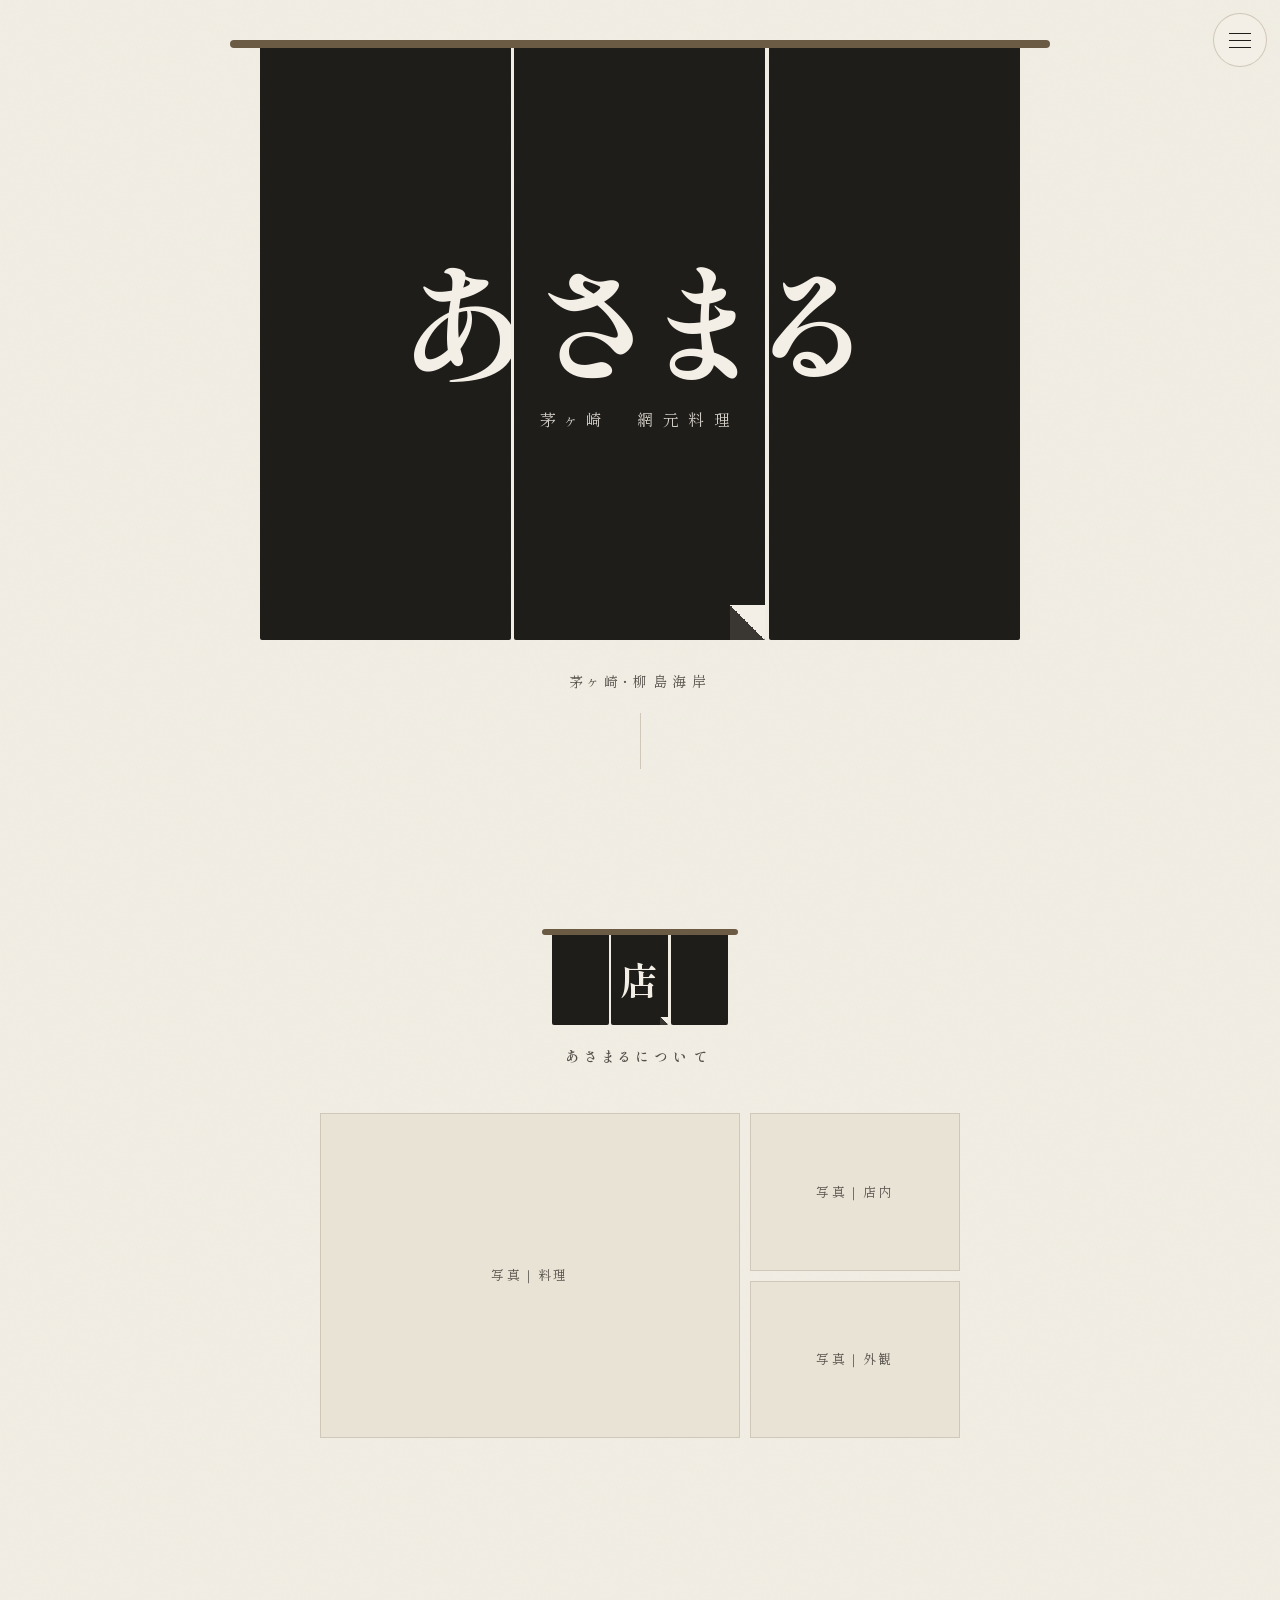
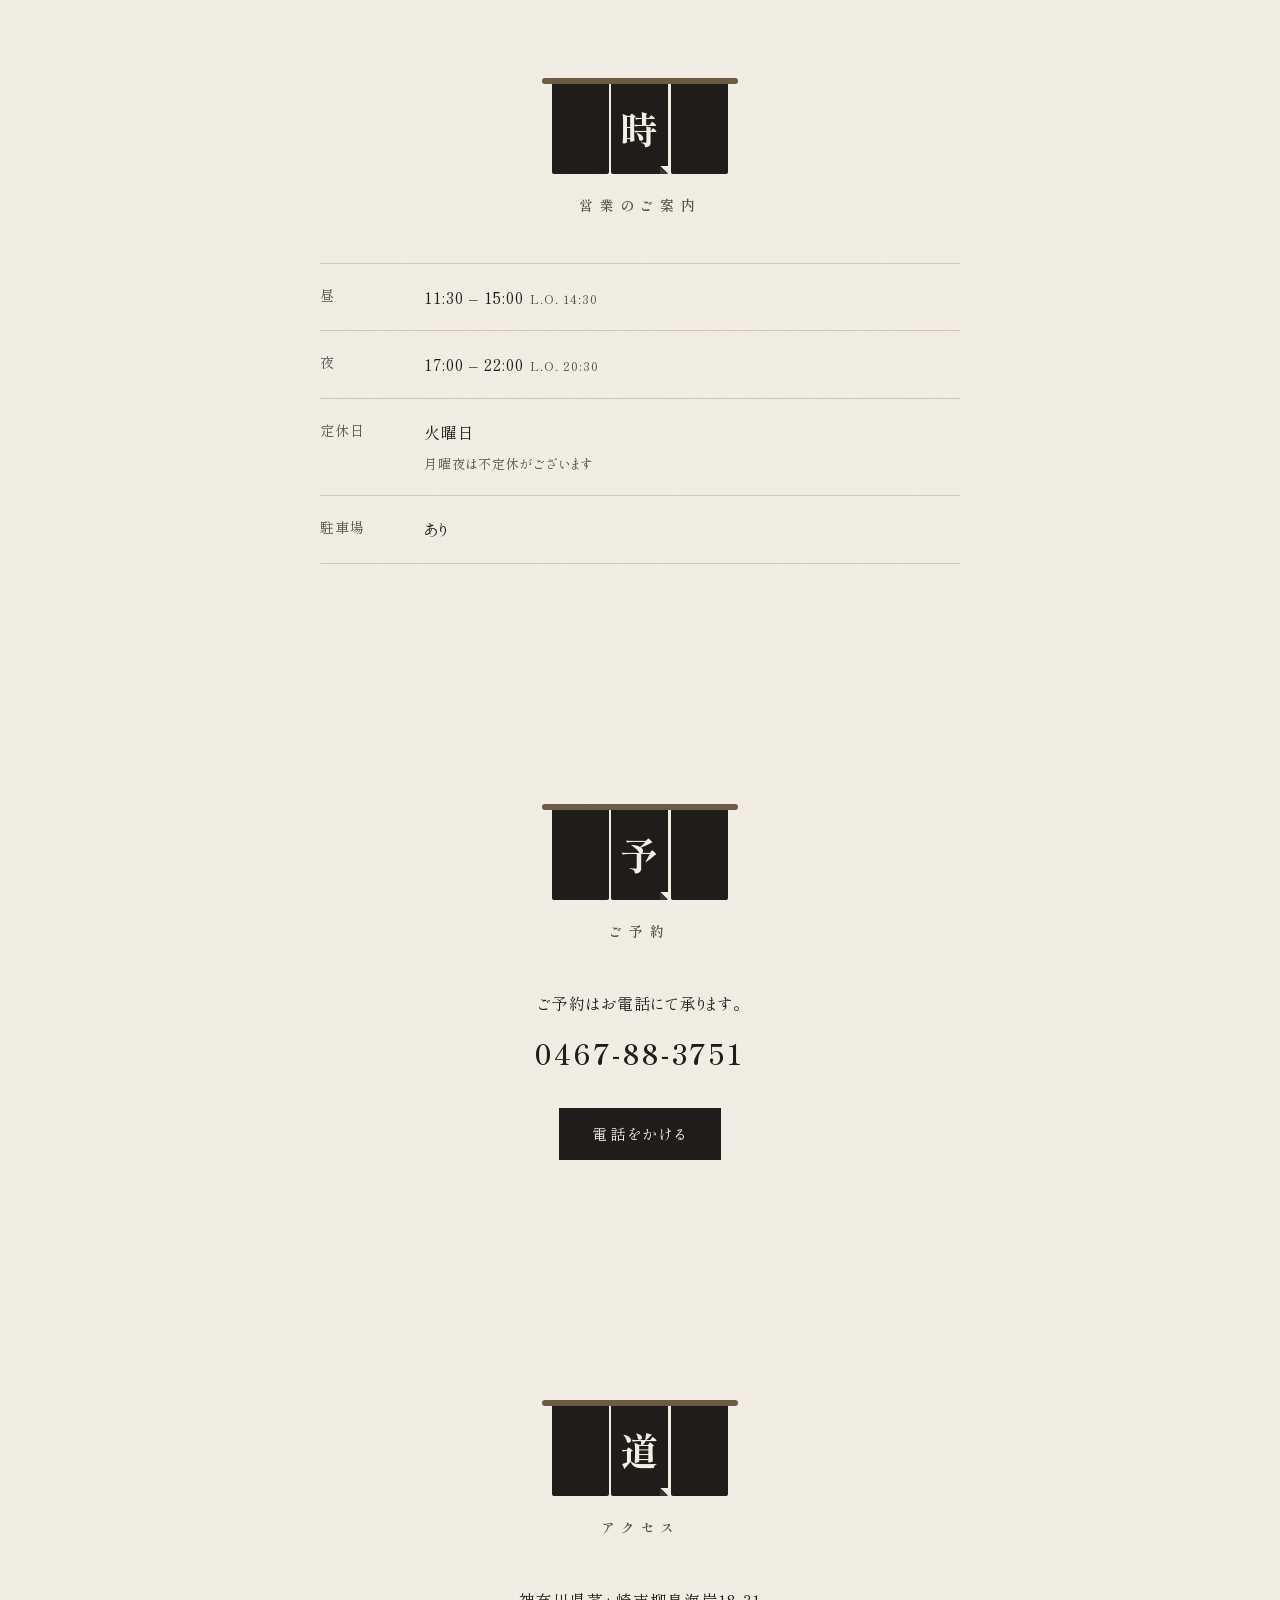
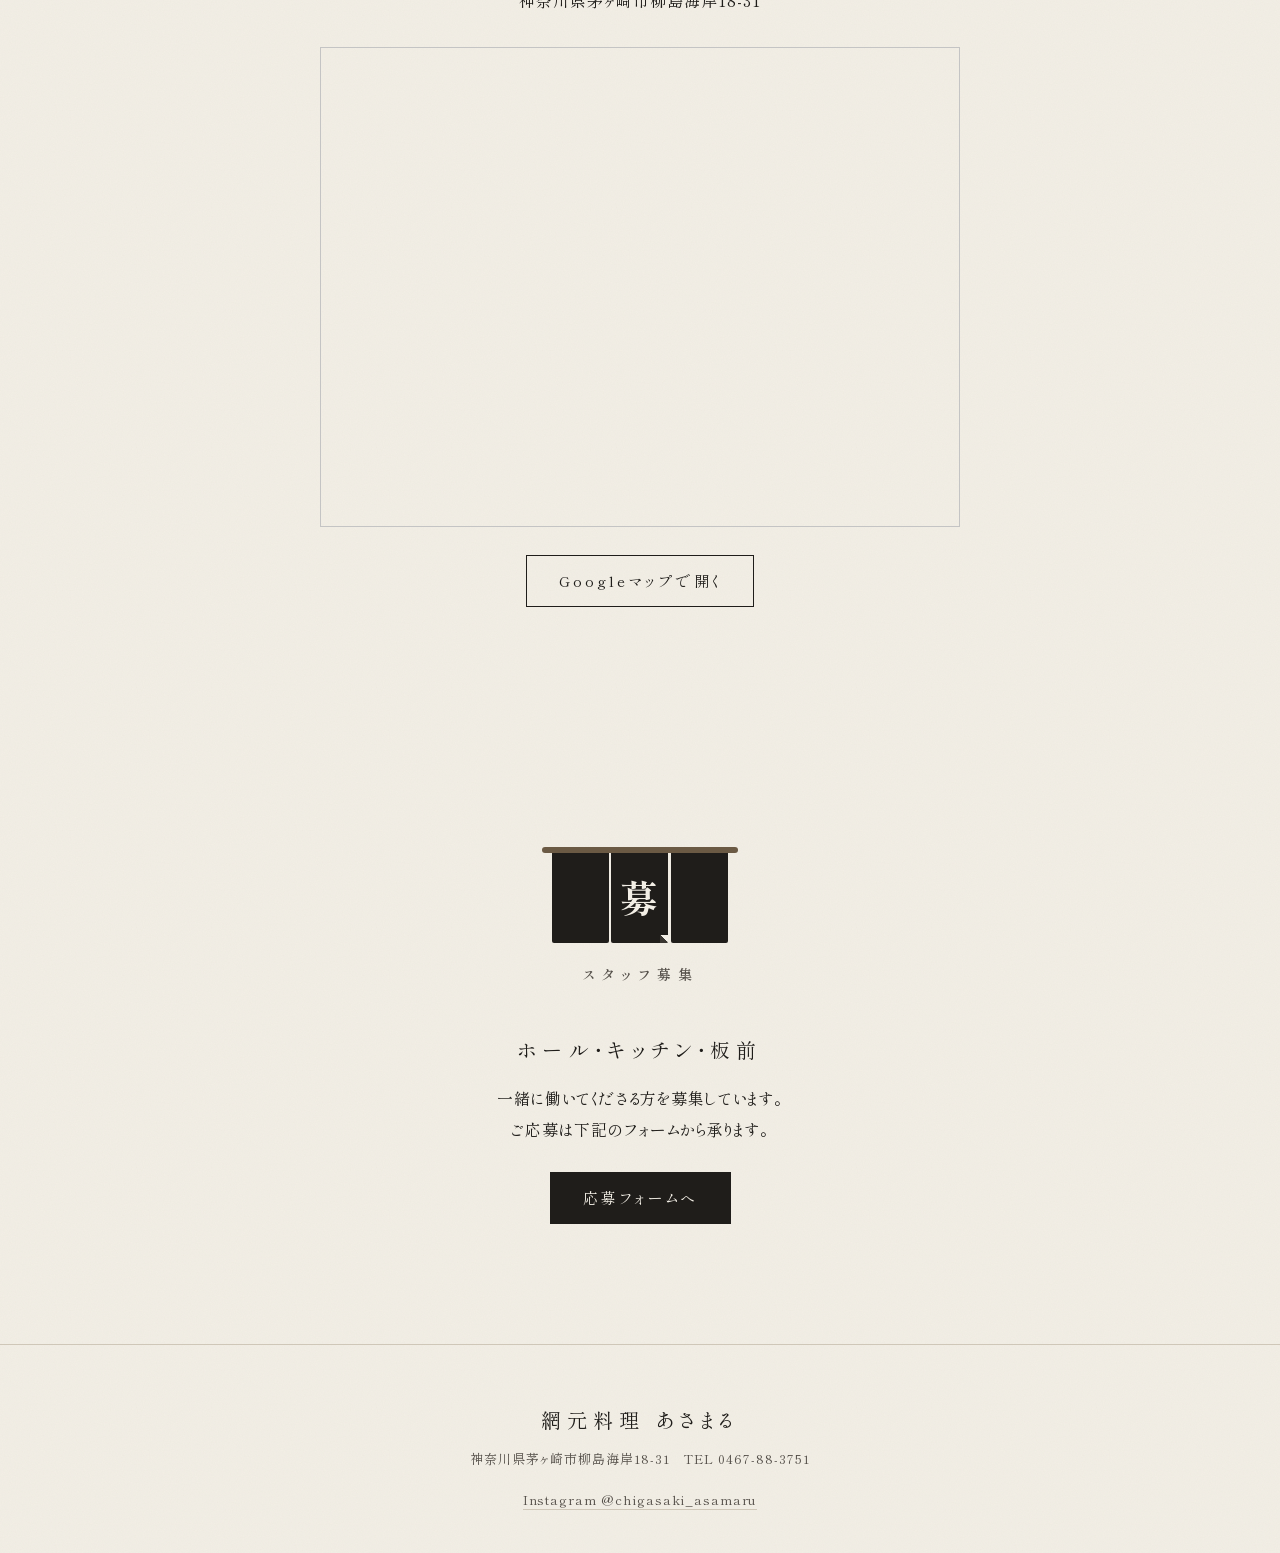
==== index.html @ 919993b7 "あさまる 1ページサイト初版（のれん構成・写真枠つき） Co-Authored-By: Claude Opus 5.5 <noreply@anthropic.com> Claude-Session: " ====
<!doctype html>
<html lang="ja">
<head>
<meta charset="utf-8">
<meta name="viewport" content="width=device-width, initial-scale=1">
<title>網元料理 あさまる｜茅ヶ崎・柳島海岸</title>
<meta name="description" content="茅ヶ崎・柳島海岸の網元料理 あさまる。営業時間・アクセス・ご予約（お電話）のご案内。">
<link rel="preconnect" href="https://fonts.googleapis.com">
<link rel="preconnect" href="https://fonts.gstatic.com" crossorigin>
<link href="https://fonts.googleapis.com/css2?family=Shippori+Mincho:wght@400;600;700&display=swap" rel="stylesheet">
<style>
  :root {
    --paper: #f3efe6;
    --paper-deep: #e9e3d6;
    --ink: #1f1d1a;
    --ink-soft: #55504a;
    --line: #cfc7b8;
    --rod: #6b5a44;
    --gutter: 20px;
  }
  * { box-sizing: border-box; margin: 0; padding: 0; }
  html { scroll-behavior: smooth; }
  body {
    font-family: "Shippori Mincho", "Hiragino Mincho ProN", "Yu Mincho", serif;
    color: var(--ink);
    background-color: var(--paper);
    /* 和紙の繊維感（SVGノイズ） */
    background-image: url("data:image/svg+xml,%3Csvg xmlns='http://www.w3.org/2000/svg' width='240' height='240'%3E%3Cfilter id='n'%3E%3CfeTurbulence type='fractalNoise' baseFrequency='.85' numOctaves='3' stitchTiles='stitch'/%3E%3CfeColorMatrix values='0 0 0 0 0.35 0 0 0 0 0.31 0 0 0 0 0.25 0 0 0 .06 0'/%3E%3C/filter%3E%3Crect width='100%25' height='100%25' filter='url(%23n)'/%3E%3C/svg%3E");
    line-height: 1.9;
    letter-spacing: .06em;
    font-feature-settings: "palt";
    -webkit-font-smoothing: antialiased;
    padding-bottom: 60px; /* スマホ下部バー分 */
  }
  a { color: inherit; }
  img { display: block; max-width: 100%; }

  /* ---------- のれん（共通） ---------- */
  .noren { display: flex; flex-direction: column; align-items: center; }
  .noren-rod { height: 8px; border-radius: 4px; background: var(--rod); position: relative; z-index: 2; }
  .noren-cloth {
    position: relative; overflow: hidden; /* 竿の上には出さない */
    display: grid; grid-template-columns: repeat(3, 1fr); gap: 3px;
    margin-top: -2px;
  }
  .noren-panel {
    position: relative; overflow: hidden;
    background: var(--ink);
    transform-origin: 50% 0;
    border-radius: 0 0 2px 2px;
  }
  /* 真ん中の1枚の裾が少しめくれる */
  .noren-panel:nth-child(2)::after {
    content: ""; position: absolute; right: 0; bottom: 0;
    width: 14%; aspect-ratio: 1;
    background: linear-gradient(225deg, var(--paper) 50%, #3a3631 50%);
  }
  /* 3枚に分かれても1つの文字に見えるよう、同じ中身を位置をずらして描く */
  .noren-mark {
    position: absolute; top: 0; height: 100%; width: calc(300% + 6px);
    left: calc(var(--i) * (-100% - 3px));
    display: flex; flex-direction: column; align-items: center; justify-content: center;
    color: var(--paper);
  }
  .noren-panel:nth-child(1) .noren-mark { --i: 0; }
  .noren-panel:nth-child(2) .noren-mark { --i: 1; }
  .noren-panel:nth-child(3) .noren-mark { --i: 2; }
  .noren-mark img { max-width: 64%; max-height: 70%; }

  /* ---------- トップ：大きなのれん（写真のFVは置かない） ---------- */
  .top { padding: 28px var(--gutter) 40px; }
  .top .noren-rod { width: min(96vw, 820px); }
  .top .noren-cloth { width: min(90vw, 760px); height: min(66svh, 600px); }
  .top .wordmark { font-size: clamp(52px, 15vw, 132px); font-weight: 700; letter-spacing: .12em; line-height: 1; white-space: nowrap; }
  .top .sub { margin-top: 20px; font-size: clamp(12px, 2.4vw, 16px); letter-spacing: .6em; opacity: .85; white-space: nowrap; }
  .top .place { margin-top: 28px; text-align: center; font-size: 14px; letter-spacing: .4em; color: var(--ink-soft); }
  .scroll-cue { display: block; width: 1px; height: 56px; margin: 18px auto 0; background: var(--line); position: relative; overflow: hidden; }
  .scroll-cue::after { content: ""; position: absolute; left: 0; top: -40%; width: 1px; height: 40%; background: var(--ink); animation: cue 2.2s ease-in-out infinite; }
  @keyframes cue { to { top: 100%; } }

  /* 掛かる → 揺れて落ち着く */
  .top .noren-panel { animation: hang 1.6s cubic-bezier(.3,.7,.3,1) both; }
  .top .noren-panel:nth-child(2) { animation-delay: .12s; }
  .top .noren-panel:nth-child(3) { animation-delay: .24s; }
  @keyframes hang {
    0%   { transform: translateY(-102%); }
    55%  { transform: translateY(0) skewX(2.2deg); }
    75%  { transform: skewX(-1.2deg); }
    90%  { transform: skewX(.5deg); }
    100% { transform: none; }
  }

  /* ---------- セクションの区切り：小さなのれん ---------- */
  section { padding: 88px var(--gutter); }
  [id] { scroll-margin-top: 16px; }
  .wrap { max-width: 640px; margin: 0 auto; }
  .sec-head { margin-bottom: 44px; }
  .sec-head .noren-rod { width: 196px; height: 6px; }
  .sec-head .noren-cloth { width: 176px; height: 92px; gap: 2px; }
  .sec-head .noren-mark { width: calc(300% + 4px); left: calc(var(--i) * (-100% - 2px)); font-size: 38px; font-weight: 700; line-height: 1; }
  .sec-head h2 { margin-top: 18px; font-size: 14px; font-weight: 600; letter-spacing: .5em; color: var(--ink-soft); text-align: center; }
  .sec-head.swing .noren-panel { animation: swing 1.4s ease-out both; }
  .sec-head.swing .noren-panel:nth-child(2) { animation-delay: .08s; }
  .sec-head.swing .noren-panel:nth-child(3) { animation-delay: .16s; }
  @keyframes swing { 0% { transform: skewX(0); } 25% { transform: skewX(4deg); } 55% { transform: skewX(-2deg); } 80% { transform: skewX(.8deg); } 100% { transform: none; } }

  @media (prefers-reduced-motion: reduce) {
    .top .noren-panel, .sec-head.swing .noren-panel, .scroll-cue::after { animation: none; }
  }

  /* ---------- 中身 ---------- */
  .photo {
    position: relative; background: var(--paper-deep); border: 1px solid var(--line); overflow: hidden;
  }
  .photo img { width: 100%; height: 100%; object-fit: cover; }
  .photo[data-slot]::after {
    content: attr(data-slot); position: absolute; inset: 0;
    display: grid; place-items: center; font-size: 13px; color: var(--ink-soft); letter-spacing: .2em;
  }
  .photo:has(img)::after { content: none; }
  .gallery { display: grid; gap: 10px; grid-template-columns: 1fr 1fr; }
  .gallery .photo { aspect-ratio: 4 / 5; }
  .gallery .photo.wide { grid-column: 1 / -1; aspect-ratio: 3 / 2; }

  dl.info { display: grid; grid-template-columns: 6.5em 1fr; border-top: 1px solid var(--line); }
  dl.info dt, dl.info dd { padding: 18px 0; border-bottom: 1px solid var(--line); }
  dl.info dt { color: var(--ink-soft); font-size: 14px; }
  dl.info dd { font-size: 16px; }
  .lo { font-size: 13px; color: var(--ink-soft); margin-left: .5em; white-space: nowrap; }
  .note { font-size: 13px; color: var(--ink-soft); }
  .center { text-align: center; }
  .tel-num { font-size: 28px; letter-spacing: .1em; font-weight: 600; margin-top: 8px; }

  .btn {
    display: inline-flex; align-items: center; justify-content: center;
    min-height: 52px; padding: 0 32px;
    border: 1px solid var(--ink); text-decoration: none;
    font-size: 15px; letter-spacing: .2em;
    transition: background .2s, color .2s;
  }
  .btn:hover { background: var(--ink); color: var(--paper); }
  .btn.solid { background: var(--ink); color: var(--paper); }
  .btn.solid:hover { background: transparent; color: var(--ink); }
  .actions { display: flex; flex-wrap: wrap; justify-content: center; gap: 12px; margin-top: 28px; }

  .map { margin-top: 32px; aspect-ratio: 4 / 3; border: 1px solid var(--line); filter: grayscale(1) contrast(.95); }
  .map iframe { width: 100%; height: 100%; border: 0; display: block; }

  .recruit-roles { font-size: 20px; letter-spacing: .3em; margin-bottom: 14px; }

  footer {
    padding: 56px var(--gutter) 40px; text-align: center;
    border-top: 1px solid var(--line); font-size: 13px; color: var(--ink-soft);
  }
  footer .name { font-size: 20px; color: var(--ink); letter-spacing: .3em; margin-bottom: 8px; }
  footer a { text-decoration: none; border-bottom: 1px solid var(--line); }

  /* ---------- ハンバーガー ---------- */
  .menu-btn {
    position: fixed; top: 14px; right: 14px; z-index: 60;
    width: 52px; height: 52px; border: 0; background: var(--paper);
    border-radius: 50%; cursor: pointer;
    display: grid; place-items: center;
    box-shadow: 0 0 0 1px var(--line);
  }
  .menu-btn span, .menu-btn span::before, .menu-btn span::after {
    display: block; width: 22px; height: 1px; background: var(--ink); position: relative;
    transition: transform .3s, background .3s;
  }
  .menu-btn span::before, .menu-btn span::after { content: ""; position: absolute; left: 0; }
  .menu-btn span::before { top: -7px; }
  .menu-btn span::after { top: 7px; }
  .menu-open .menu-btn span { background: transparent; }
  .menu-open .menu-btn span::before { transform: translateY(7px) rotate(45deg); }
  .menu-open .menu-btn span::after { transform: translateY(-7px) rotate(-45deg); }
  .menu {
    position: fixed; inset: 0; z-index: 50;
    background: var(--paper);
    display: grid; place-items: center;
    opacity: 0; visibility: hidden; transition: opacity .35s, visibility .35s;
  }
  .menu-open .menu { opacity: 1; visibility: visible; }
  .menu ul { list-style: none; display: grid; gap: 26px; }
  .menu a { text-decoration: none; display: flex; align-items: baseline; gap: 18px; font-size: 15px; letter-spacing: .3em; }
  .menu a .kanji { font-size: 28px; font-weight: 700; letter-spacing: 0; }
  .menu .menu-tel { margin-top: 18px; padding-top: 26px; border-top: 1px solid var(--line); font-size: 14px; }
  .menu-open { overflow: hidden; }

  /* ---------- スマホ下部の常設バー ---------- */
  .bar {
    position: fixed; left: 0; right: 0; bottom: 0; z-index: 10;
    display: grid; grid-template-columns: 1fr 1fr;
    background: var(--ink); color: var(--paper);
    padding-bottom: env(safe-area-inset-bottom);
  }
  .bar a { display: grid; place-items: center; height: 60px; text-decoration: none; font-size: 14px; letter-spacing: .25em; }
  .bar a + a { border-left: 1px solid #4a4640; }

  @media (min-width: 760px) {
    :root { --gutter: 48px; }
    body { padding-bottom: 0; }
    .bar { display: none; }
    .top { padding-top: 40px; }
    section { padding: 120px var(--gutter); }
    .gallery { grid-template-columns: 2fr 1fr; }
    .gallery .photo.wide { grid-column: 1; grid-row: 1 / 3; aspect-ratio: auto; }
    .gallery .photo { aspect-ratio: 4 / 3; }
  }
</style>
</head>
<body>

<button class="menu-btn" id="menuBtn" aria-label="メニューを開く" aria-expanded="false" aria-controls="menu"><span></span></button>
<nav class="menu" id="menu" aria-label="ページ内メニュー">
  <ul>
    <li><a href="#about"><span class="kanji">店</span>あさまるについて</a></li>
    <li><a href="#info"><span class="kanji">時</span>営業のご案内</a></li>
    <li><a href="#reserve"><span class="kanji">予</span>ご予約</a></li>
    <li><a href="#access"><span class="kanji">道</span>アクセス</a></li>
    <li><a href="#recruit"><span class="kanji">募</span>スタッフ募集</a></li>
    <li class="menu-tel"><a href="tel:0467883751">TEL 0467-88-3751</a></li>
  </ul>
</nav>

<header class="top">
  <div class="noren">
    <div class="noren-rod"></div>
    <div class="noren-cloth">
      <!-- ロゴ画像を使うときは各 .noren-mark の中身を <img src="images/logo-white.png" alt=""> に（1枚目だけ alt="網元料理 あさまる"） -->
      <div class="noren-panel"><div class="noren-mark"><div class="wordmark">あさまる</div><div class="sub">茅ヶ崎　網元料理</div></div></div>
      <div class="noren-panel" aria-hidden="true"><div class="noren-mark"><div class="wordmark">あさまる</div><div class="sub">茅ヶ崎　網元料理</div></div></div>
      <div class="noren-panel" aria-hidden="true"><div class="noren-mark"><div class="wordmark">あさまる</div><div class="sub">茅ヶ崎　網元料理</div></div></div>
    </div>
  </div>
  <p class="place">茅ヶ崎・柳島海岸</p>
  <a class="scroll-cue" href="#about" aria-label="下へ"></a>
</header>

<main>
  <section id="about">
    <div class="wrap">
      <div class="sec-head" data-kanji="店"><h2>あさまるについて</h2></div>
      <div class="gallery">
        <div class="photo wide" data-slot="写真｜料理"></div>
        <div class="photo" data-slot="写真｜店内"></div>
        <div class="photo" data-slot="写真｜外観"></div>
      </div>
    </div>
  </section>

  <section id="info">
    <div class="wrap">
      <div class="sec-head" data-kanji="時"><h2>営業のご案内</h2></div>
      <dl class="info">
        <dt>昼</dt><dd>11:30 – 15:00<span class="lo">L.O. 14:30</span></dd>
        <dt>夜</dt><dd>17:00 – 22:00<span class="lo">L.O. 20:30</span></dd>
        <dt>定休日</dt><dd>火曜日<br><span class="note">月曜夜は不定休がございます</span></dd>
        <dt>駐車場</dt><dd>あり</dd>
      </dl>
    </div>
  </section>

  <section id="reserve">
    <div class="wrap center">
      <div class="sec-head" data-kanji="予"><h2>ご予約</h2></div>
      <p>ご予約はお電話にて承ります。</p>
      <p class="tel-num">0467-88-3751</p>
      <div class="actions">
        <a class="btn solid" href="tel:0467883751">電話をかける</a>
      </div>
    </div>
  </section>

  <section id="access">
    <div class="wrap center">
      <div class="sec-head" data-kanji="道"><h2>アクセス</h2></div>
      <p>神奈川県茅ヶ崎市柳島海岸18-31</p>
      <div class="map">
        <iframe title="あさまるの地図" loading="lazy" referrerpolicy="no-referrer-when-downgrade"
          src="https://www.google.com/maps?q=%E7%A5%9E%E5%A5%88%E5%B7%9D%E7%9C%8C%E8%8C%85%E3%83%B6%E5%B4%8E%E5%B8%82%E6%9F%B3%E5%B3%B6%E6%B5%B7%E5%B2%B818-31&z=16&output=embed"></iframe>
      </div>
      <div class="actions">
        <a class="btn" href="https://www.google.com/maps/search/?api=1&query=%E7%B6%B2%E5%85%83%E6%96%99%E7%90%86%E3%81%82%E3%81%95%E3%81%BE%E3%82%8B%20%E8%8C%85%E3%83%B6%E5%B4%8E%E5%B8%82%E6%9F%B3%E5%B3%B6%E6%B5%B7%E5%B2%B818-31" target="_blank" rel="noopener">Googleマップで開く</a>
      </div>
    </div>
  </section>

  <section id="recruit">
    <div class="wrap center">
      <div class="sec-head" data-kanji="募"><h2>スタッフ募集</h2></div>
      <p class="recruit-roles">ホール・キッチン・板前</p>
      <p>一緒に働いてくださる方を募集しています。<br>ご応募は下記のフォームから承ります。</p>
      <div class="actions">
        <a class="btn solid" href="https://forms.gle/u7CBLc6UZua8pTs69" target="_blank" rel="noopener">応募フォームへ</a>
      </div>
    </div>
  </section>
</main>

<footer>
  <p class="name">網元料理 あさまる</p>
  <p>神奈川県茅ヶ崎市柳島海岸18-31　TEL 0467-88-3751</p>
  <p style="margin-top:16px"><a href="https://www.instagram.com/chigasaki_asamaru/" target="_blank" rel="noopener">Instagram @chigasaki_asamaru</a></p>
</footer>

<nav class="bar" aria-label="クイックリンク">
  <a href="tel:0467883751">電話で予約</a>
  <a href="#access">アクセス</a>
</nav>

<script>
(function () {
  // セクション見出しののれんを組み立てる（漢字1文字を3枚にまたがって描く）
  document.querySelectorAll('.sec-head').forEach(function (head) {
    var k = head.getAttribute('data-kanji');
    var panels = '';
    for (var i = 0; i < 3; i++) {
      panels += '<div class="noren-panel"' + (i ? ' aria-hidden="true"' : '') + '><div class="noren-mark">' + k + '</div></div>';
    }
    head.insertAdjacentHTML('afterbegin',
      '<div class="noren"><div class="noren-rod"></div><div class="noren-cloth">' + panels + '</div></div>');
  });

  // 見えたら一度だけ揺れる
  if ('IntersectionObserver' in window) {
    var io = new IntersectionObserver(function (entries) {
      entries.forEach(function (e) {
        if (e.isIntersecting) { e.target.classList.add('swing'); io.unobserve(e.target); }
      });
    }, { threshold: .6 });
    document.querySelectorAll('.sec-head').forEach(function (h) { io.observe(h); });
  }

  // ハンバーガー
  var btn = document.getElementById('menuBtn');
  function setMenu(open) {
    document.body.classList.toggle('menu-open', open);
    btn.setAttribute('aria-expanded', open);
    btn.setAttribute('aria-label', open ? 'メニューを閉じる' : 'メニューを開く');
  }
  btn.addEventListener('click', function () { setMenu(!document.body.classList.contains('menu-open')); });
  document.querySelectorAll('#menu a').forEach(function (a) {
    a.addEventListener('click', function () { setMenu(false); });
  });
  document.addEventListener('keydown', function (e) { if (e.key === 'Escape') setMenu(false); });
})();
</script>
</body>
</html>
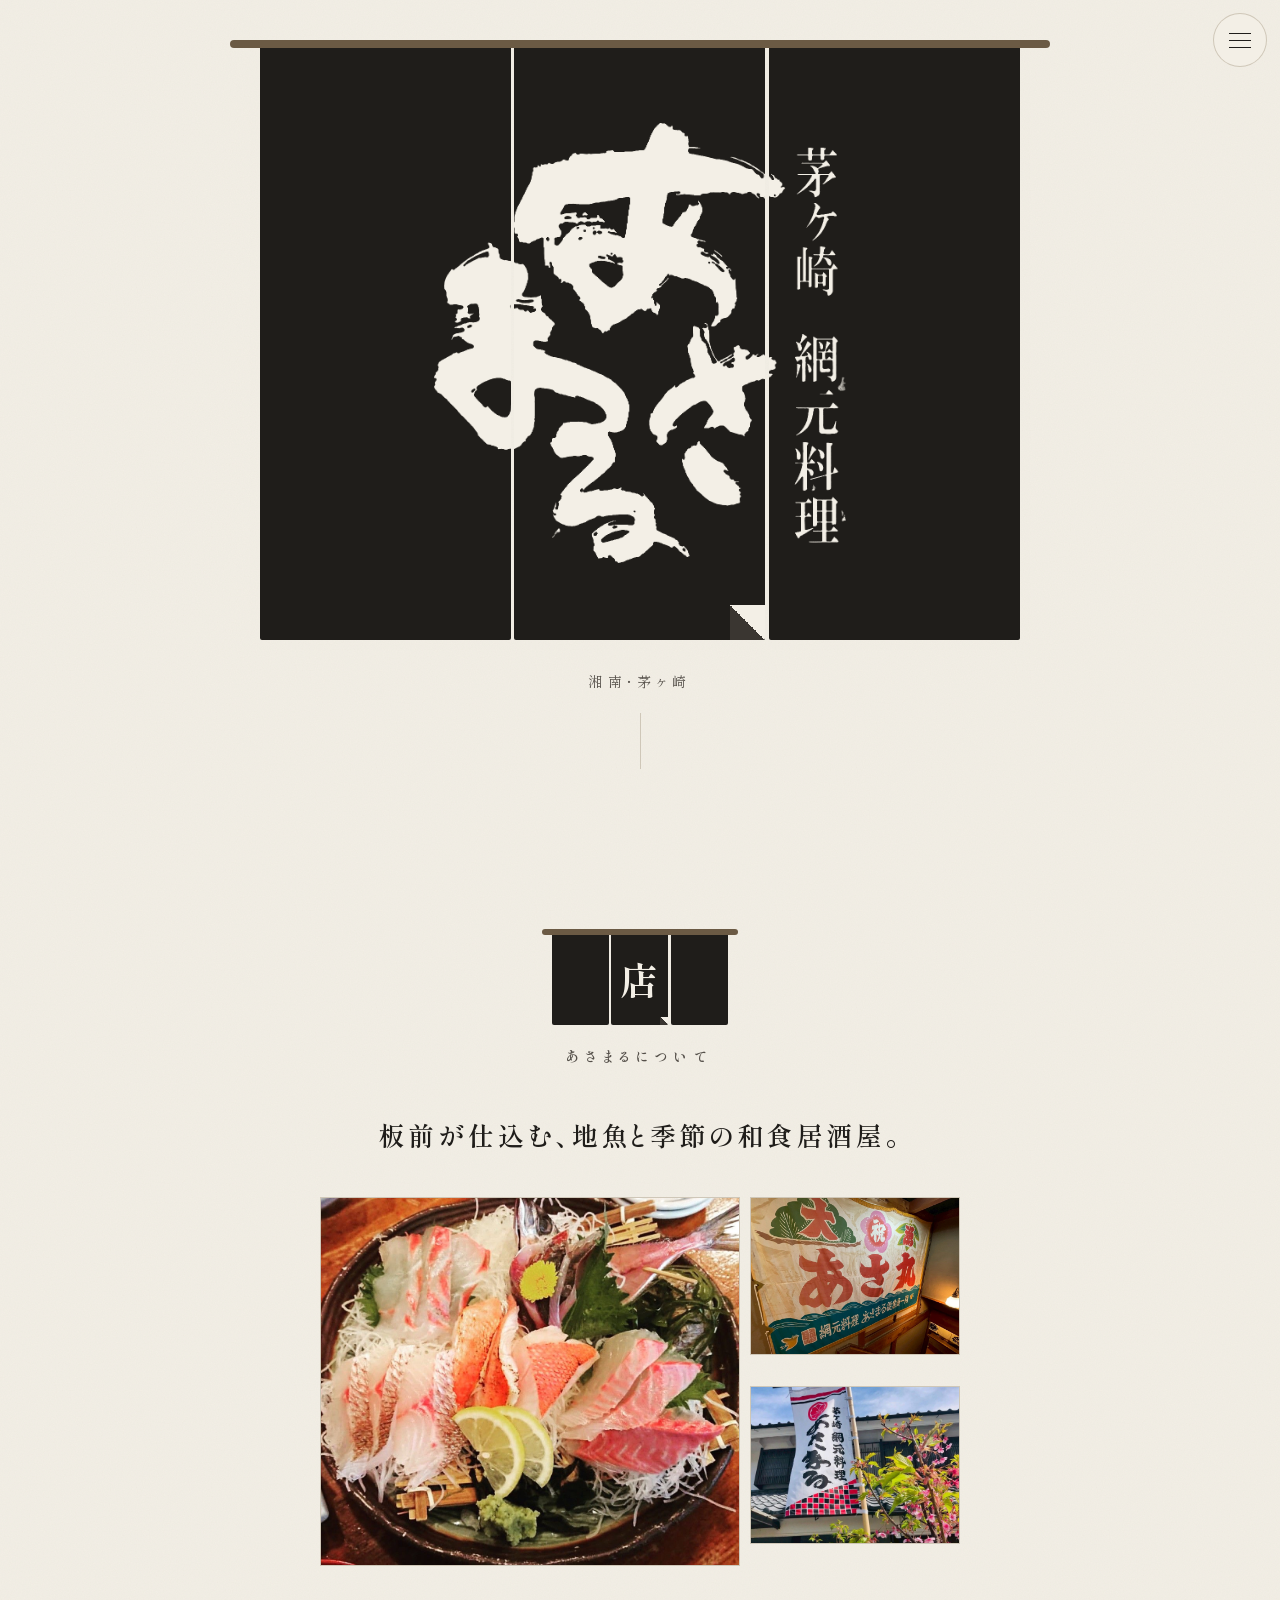
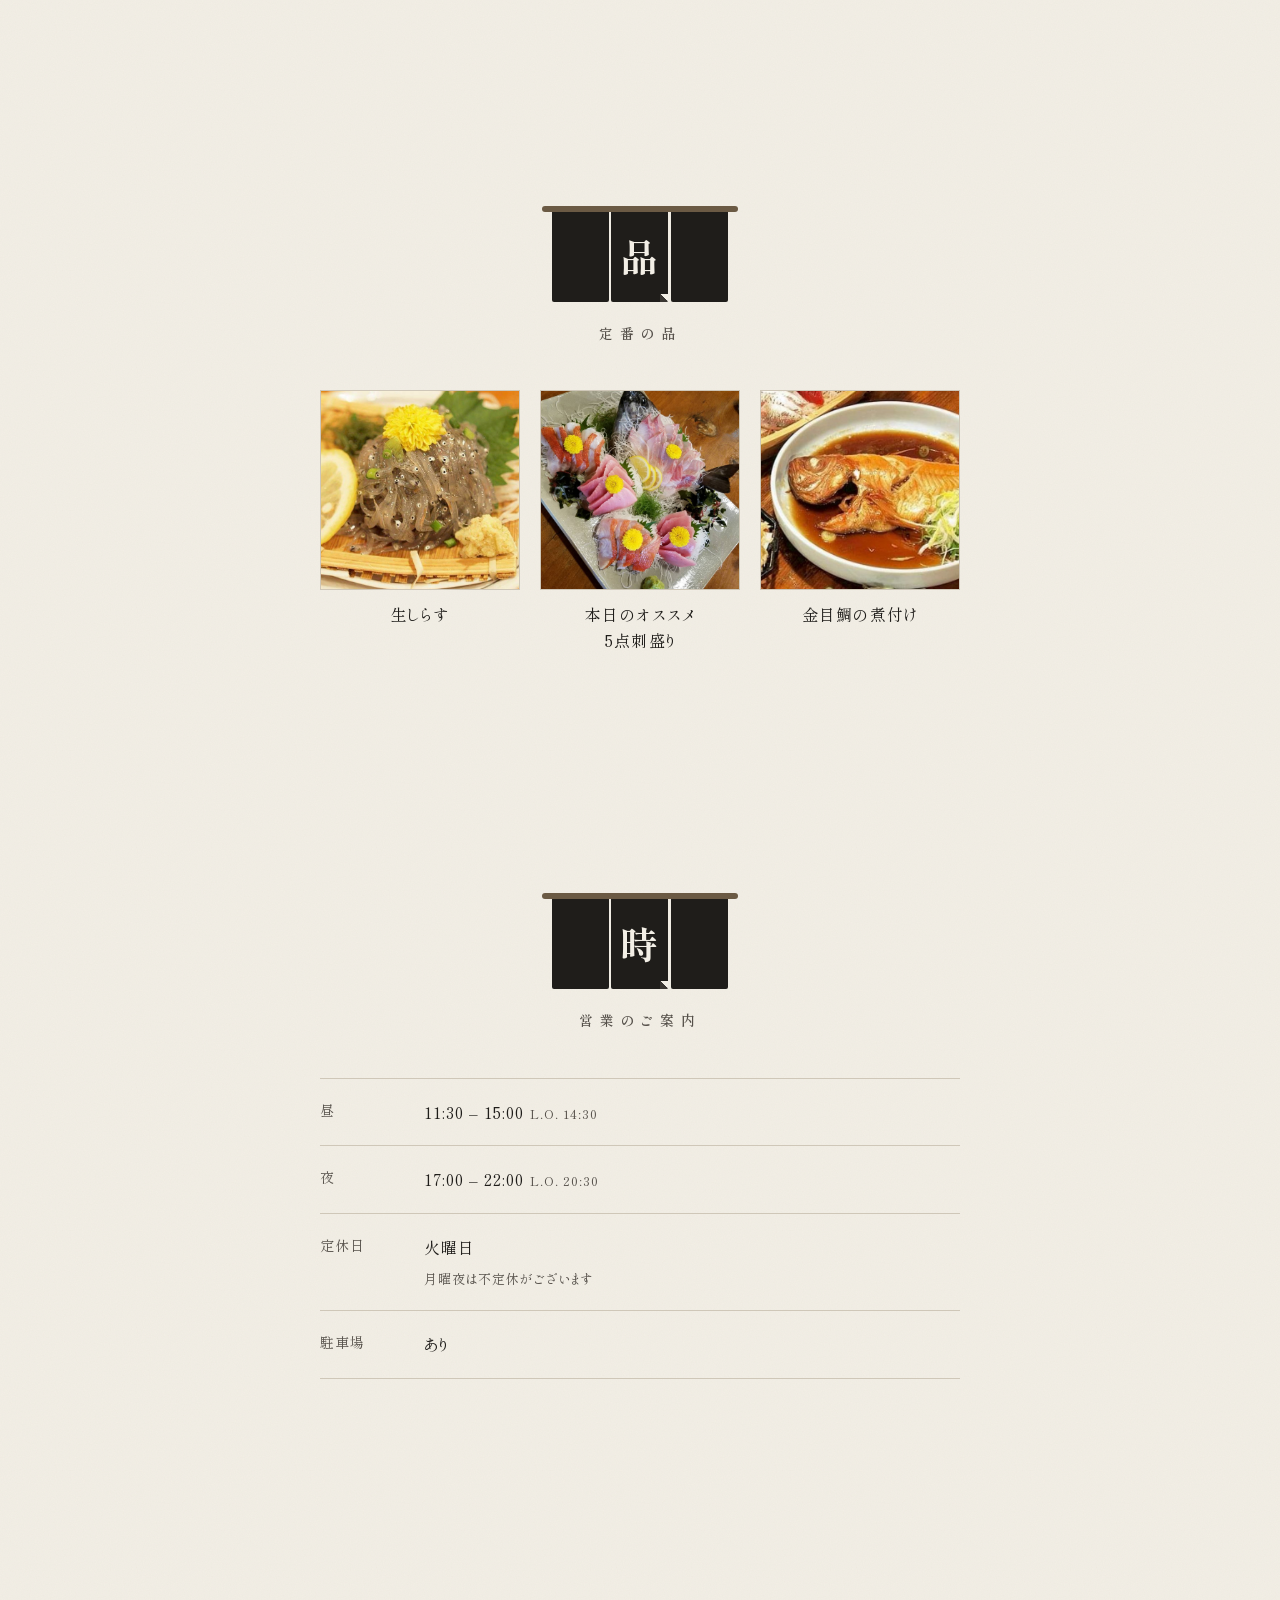
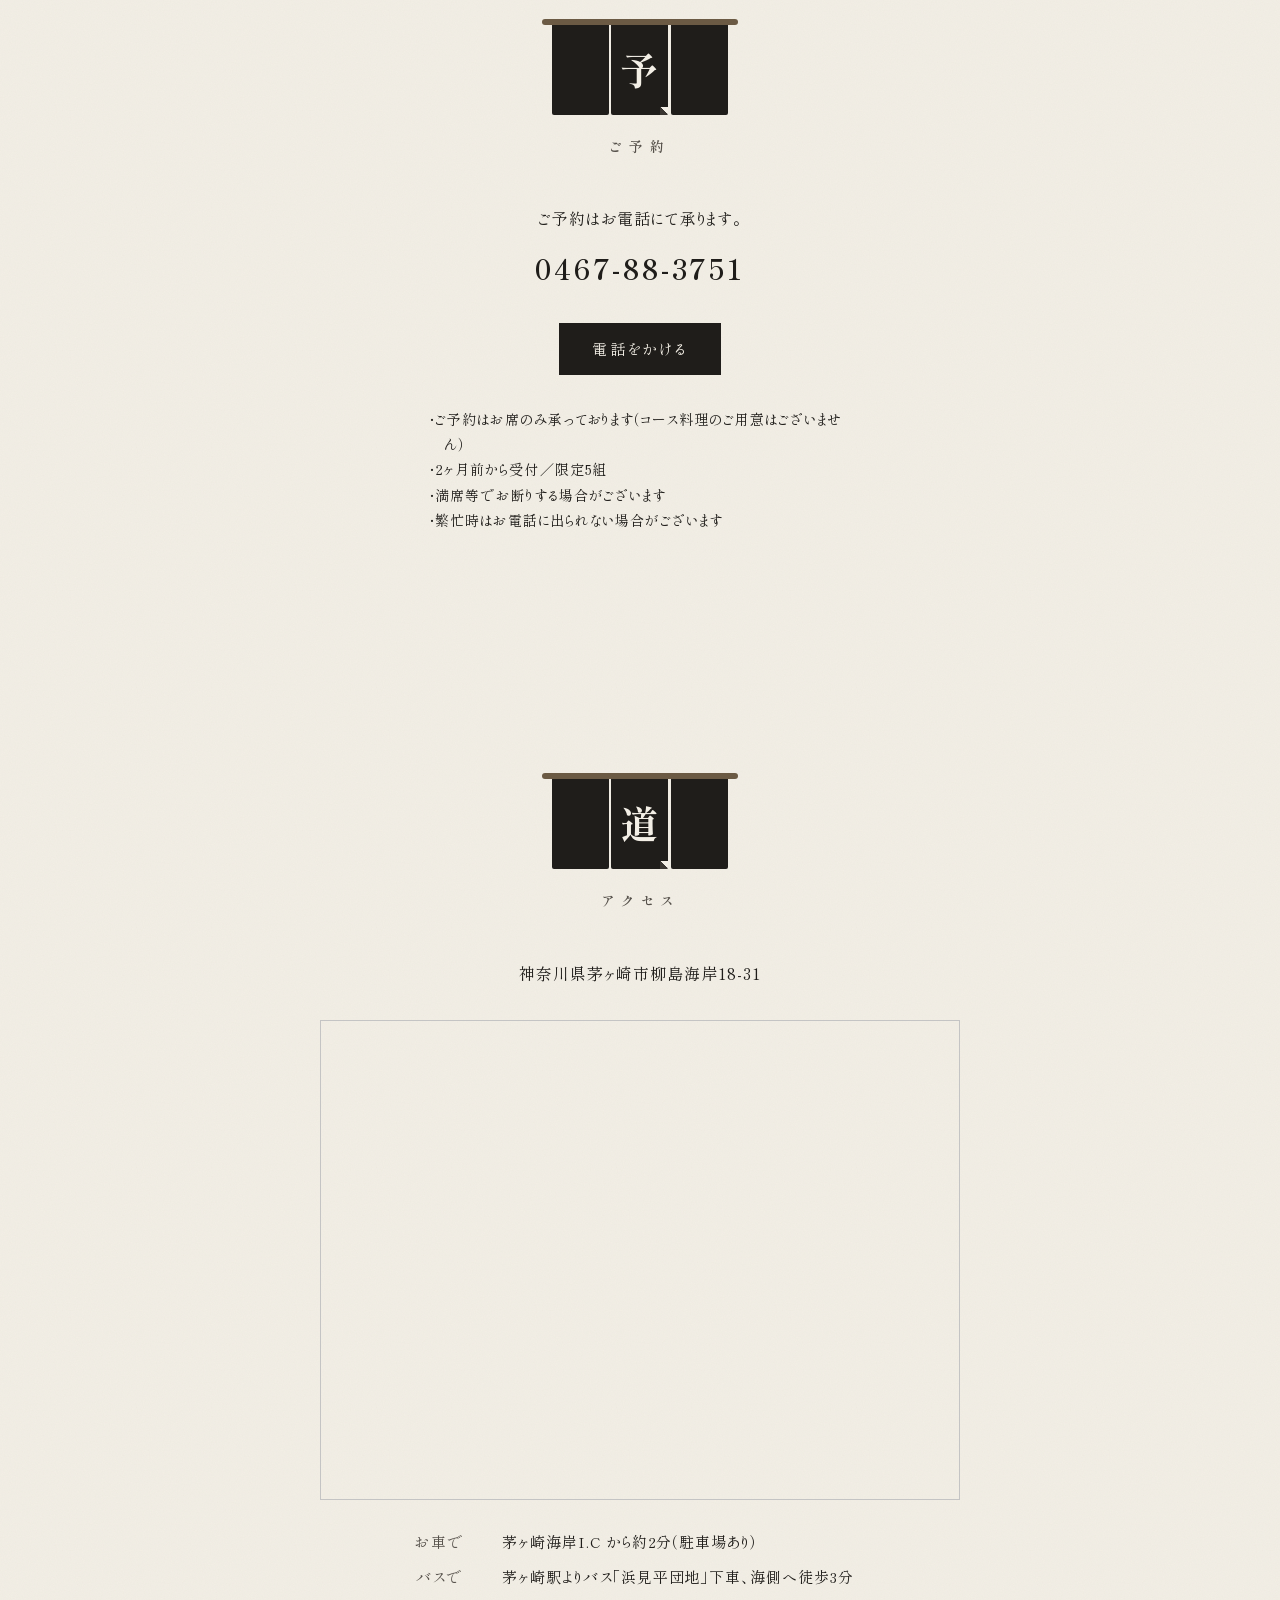
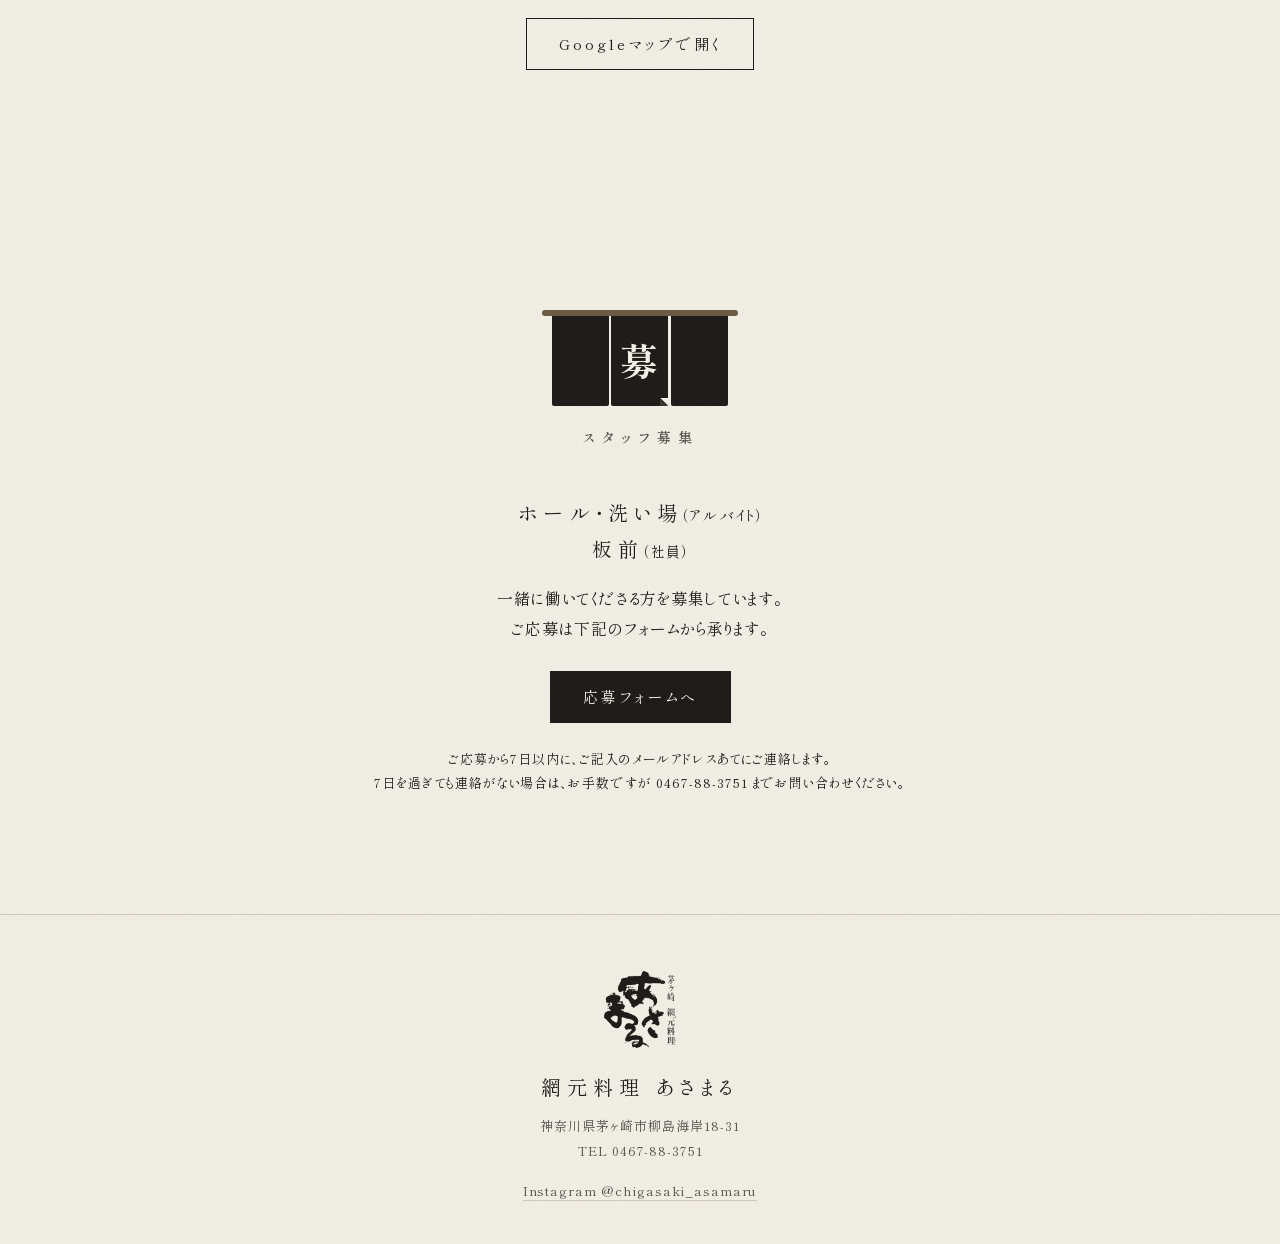
==== commit 453e82c2: "ロゴ・写真反映と情報の修正（エリア表記・募集職種・予約条件）、DESIGN.md / CONTENT.md 追加 Co-Authored-By: Claude Opus 5.5 (1M context" ====
--- a/index.html
+++ b/index.html
@@ -3,8 +3,17 @@
 <head>
 <meta charset="utf-8">
 <meta name="viewport" content="width=device-width, initial-scale=1">
-<title>網元料理 あさまる｜茅ヶ崎・柳島海岸</title>
-<meta name="description" content="茅ヶ崎・柳島海岸の網元料理 あさまる。営業時間・アクセス・ご予約（お電話）のご案内。">
+<title>網元料理 あさまる｜湘南・茅ヶ崎</title>
+<meta name="description" content="湘南・茅ヶ崎の網元料理 あさまる。板前が仕込む、地魚と季節の和食居酒屋。営業時間・アクセス・ご予約（お電話）のご案内。">
+<meta name="theme-color" content="#1f1d1a">
+<link rel="icon" href="images/favicon.png" type="image/png">
+<link rel="apple-touch-icon" href="images/apple-touch-icon.png">
+<meta property="og:type" content="website">
+<meta property="og:title" content="網元料理 あさまる｜湘南・茅ヶ崎">
+<meta property="og:description" content="板前が仕込む、地魚と季節の和食居酒屋。ご予約はお電話で。">
+<meta property="og:url" content="https://r-muta.github.io/asamaru-site/">
+<meta property="og:image" content="https://r-muta.github.io/asamaru-site/images/ogp.jpg">
+<meta name="twitter:card" content="summary_large_image">
 <link rel="preconnect" href="https://fonts.googleapis.com">
 <link rel="preconnect" href="https://fonts.gstatic.com" crossorigin>
 <link href="https://fonts.googleapis.com/css2?family=Shippori+Mincho:wght@400;600;700&display=swap" rel="stylesheet">
@@ -16,6 +25,8 @@
     --ink-soft: #55504a;
     --line: #cfc7b8;
     --rod: #6b5a44;
+    --cloth-fold: #3a3631;
+    --bar-line: #4a4640;
     --gutter: 20px;
   }
   * { box-sizing: border-box; margin: 0; padding: 0; }
@@ -33,7 +44,7 @@
     padding-bottom: 60px; /* スマホ下部バー分 */
   }
   a { color: inherit; }
-  img { display: block; max-width: 100%; }
+  img { display: block; max-width: 100%; height: auto; }
 
   /* ---------- のれん（共通） ---------- */
   .noren { display: flex; flex-direction: column; align-items: center; }
@@ -53,7 +64,7 @@
   .noren-panel:nth-child(2)::after {
     content: ""; position: absolute; right: 0; bottom: 0;
     width: 14%; aspect-ratio: 1;
-    background: linear-gradient(225deg, var(--paper) 50%, #3a3631 50%);
+    background: linear-gradient(225deg, var(--paper) 50%, var(--cloth-fold) 50%);
   }
   /* 3枚に分かれても1つの文字に見えるよう、同じ中身を位置をずらして描く */
   .noren-mark {
@@ -65,14 +76,15 @@
   .noren-panel:nth-child(1) .noren-mark { --i: 0; }
   .noren-panel:nth-child(2) .noren-mark { --i: 1; }
   .noren-panel:nth-child(3) .noren-mark { --i: 2; }
-  .noren-mark img { max-width: 64%; max-height: 70%; }
+  .noren-mark img { width: auto; height: auto; max-width: 62%; max-height: 74%; }
+  .sr-only { position: absolute; width: 1px; height: 1px; padding: 0; margin: -1px; overflow: hidden; clip: rect(0 0 0 0); white-space: nowrap; border: 0; }
+  :focus-visible { outline: 2px solid var(--ink); outline-offset: 3px; }
+  .bar a:focus-visible, .menu-btn:focus-visible { outline-color: var(--rod); }
 
   /* ---------- トップ：大きなのれん（写真のFVは置かない） ---------- */
   .top { padding: 28px var(--gutter) 40px; }
   .top .noren-rod { width: min(96vw, 820px); }
   .top .noren-cloth { width: min(90vw, 760px); height: min(66svh, 600px); }
-  .top .wordmark { font-size: clamp(52px, 15vw, 132px); font-weight: 700; letter-spacing: .12em; line-height: 1; white-space: nowrap; }
-  .top .sub { margin-top: 20px; font-size: clamp(12px, 2.4vw, 16px); letter-spacing: .6em; opacity: .85; white-space: nowrap; }
   .top .place { margin-top: 28px; text-align: center; font-size: 14px; letter-spacing: .4em; color: var(--ink-soft); }
   .scroll-cue { display: block; width: 1px; height: 56px; margin: 18px auto 0; background: var(--line); position: relative; overflow: hidden; }
   .scroll-cue::after { content: ""; position: absolute; left: 0; top: -40%; width: 1px; height: 40%; background: var(--ink); animation: cue 2.2s ease-in-out infinite; }
@@ -146,7 +158,23 @@
   .map { margin-top: 32px; aspect-ratio: 4 / 3; border: 1px solid var(--line); filter: grayscale(1) contrast(.95); }
   .map iframe { width: 100%; height: 100%; border: 0; display: block; }
 
-  .recruit-roles { font-size: 20px; letter-spacing: .3em; margin-bottom: 14px; }
+  .recruit-roles { font-size: 20px; letter-spacing: .3em; line-height: 1.8; margin-bottom: 16px; }
+  .recruit-roles span { font-size: 14px; letter-spacing: .1em; }
+  .recruit-note { margin-top: 24px; line-height: 1.8; color: var(--ink); }
+
+  .lead { font-size: clamp(20px, 5vw, 26px); font-weight: 600; letter-spacing: .14em; line-height: 1.7; text-align: center; margin-bottom: 40px; }
+  .sp { display: inline; }
+
+  .dishes { list-style: none; display: grid; grid-template-columns: repeat(3, 1fr); gap: 12px; }
+  .dishes .photo { aspect-ratio: 1; }
+  .dishes p { margin-top: 12px; font-size: 14px; line-height: 1.6; letter-spacing: .02em; text-align: center; word-break: keep-all; overflow-wrap: anywhere; }
+
+  .terms { list-style: none; margin: 32px auto 0; max-width: 30em; text-align: left; font-size: 14px; line-height: 1.8; }
+  .terms li { padding-left: 1em; text-indent: -1em; }
+  .terms li::before { content: "・"; }
+
+  .route { display: grid; grid-template-columns: 5em 1fr; gap: 8px 12px; margin: 28px auto 0; max-width: 30em; text-align: left; font-size: 15px; line-height: 1.8; }
+  .route dt { color: var(--ink-soft); }
 
   footer {
     padding: 56px var(--gutter) 40px; text-align: center;
@@ -154,6 +182,8 @@
   }
   footer .name { font-size: 20px; color: var(--ink); letter-spacing: .3em; margin-bottom: 8px; }
   footer a { text-decoration: none; border-bottom: 1px solid var(--line); }
+  .foot-logo { width: 72px; margin: 0 auto 20px; }
+  .foot-ig { margin-top: 16px; }
 
   /* ---------- ハンバーガー ---------- */
   .menu-btn {
@@ -194,7 +224,7 @@
     padding-bottom: env(safe-area-inset-bottom);
   }
   .bar a { display: grid; place-items: center; height: 60px; text-decoration: none; font-size: 14px; letter-spacing: .25em; }
-  .bar a + a { border-left: 1px solid #4a4640; }
+  .bar a + a { border-left: 1px solid var(--bar-line); }
 
   @media (min-width: 760px) {
     :root { --gutter: 48px; }
@@ -205,6 +235,9 @@
     .gallery { grid-template-columns: 2fr 1fr; }
     .gallery .photo.wide { grid-column: 1; grid-row: 1 / 3; aspect-ratio: auto; }
     .gallery .photo { aspect-ratio: 4 / 3; }
+    .sp { display: none; }
+    .dishes { gap: 20px; }
+    .dishes p { font-size: 16px; letter-spacing: .08em; }
   }
 </style>
 </head>
@@ -214,6 +247,7 @@
 <nav class="menu" id="menu" aria-label="ページ内メニュー">
   <ul>
     <li><a href="#about"><span class="kanji">店</span>あさまるについて</a></li>
+    <li><a href="#menu-items"><span class="kanji">品</span>定番の品</a></li>
     <li><a href="#info"><span class="kanji">時</span>営業のご案内</a></li>
     <li><a href="#reserve"><span class="kanji">予</span>ご予約</a></li>
     <li><a href="#access"><span class="kanji">道</span>アクセス</a></li>
@@ -226,13 +260,14 @@
   <div class="noren">
     <div class="noren-rod"></div>
     <div class="noren-cloth">
-      <!-- ロゴ画像を使うときは各 .noren-mark の中身を <img src="images/logo-white.png" alt=""> に（1枚目だけ alt="網元料理 あさまる"） -->
-      <div class="noren-panel"><div class="noren-mark"><div class="wordmark">あさまる</div><div class="sub">茅ヶ崎　網元料理</div></div></div>
-      <div class="noren-panel" aria-hidden="true"><div class="noren-mark"><div class="wordmark">あさまる</div><div class="sub">茅ヶ崎　網元料理</div></div></div>
-      <div class="noren-panel" aria-hidden="true"><div class="noren-mark"><div class="wordmark">あさまる</div><div class="sub">茅ヶ崎　網元料理</div></div></div>
+      <!-- ロゴ＝Instagramアイコン原画（assets/client_assets/logo_asamaru_original.jpg）から筆文字だけを抜いたもの -->
+      <div class="noren-panel"><div class="noren-mark"><img src="images/logo-mark-paper.png" width="967" height="1034" alt="網元料理 あさまる（茅ヶ崎）"></div></div>
+      <div class="noren-panel" aria-hidden="true"><div class="noren-mark"><img src="images/logo-mark-paper.png" width="967" height="1034" alt=""></div></div>
+      <div class="noren-panel" aria-hidden="true"><div class="noren-mark"><img src="images/logo-mark-paper.png" width="967" height="1034" alt=""></div></div>
     </div>
   </div>
-  <p class="place">茅ヶ崎・柳島海岸</p>
+  <h1 class="sr-only">網元料理 あさまる</h1>
+  <p class="place">湘南・茅ヶ崎</p>
   <a class="scroll-cue" href="#about" aria-label="下へ"></a>
 </header>
 
@@ -240,11 +275,23 @@
   <section id="about">
     <div class="wrap">
       <div class="sec-head" data-kanji="店"><h2>あさまるについて</h2></div>
+      <p class="lead">板前が仕込む、<br class="sp">地魚と季節の和食居酒屋。</p>
       <div class="gallery">
-        <div class="photo wide" data-slot="写真｜料理"></div>
-        <div class="photo" data-slot="写真｜店内"></div>
-        <div class="photo" data-slot="写真｜外観"></div>
+        <div class="photo wide"><img src="images/dish-sashimi.jpg" width="1072" height="939" alt="本日のオススメ5点刺盛り" loading="lazy"></div>
+        <div class="photo"><img src="images/inside-tairyobata.jpg" width="1477" height="1108" alt="店内に掛かる「あさ丸」の大漁旗" loading="lazy"></div>
+        <div class="photo"><img src="images/exterior-nobori.jpg" width="1156" height="1415" alt="店先の幟「茅ヶ崎 網元料理 あさまる」" loading="lazy"></div>
       </div>
+    </div>
+  </section>
+
+  <section id="menu-items">
+    <div class="wrap">
+      <div class="sec-head" data-kanji="品"><h2>定番の品</h2></div>
+      <ul class="dishes">
+        <li><div class="photo"><img src="images/menu-shirasu.jpg" width="1170" height="1155" alt="" loading="lazy"></div><p>生しらす</p></li>
+        <li><div class="photo"><img src="images/menu-sashimi.jpg" width="1108" height="1477" alt="" loading="lazy"></div><p>本日の<wbr>オススメ<br>5点刺盛り</p></li>
+        <li><div class="photo"><img src="images/menu-kinmedai.jpg" width="479" height="476" alt="" loading="lazy"></div><p>金目鯛の<wbr>煮付け</p></li>
+      </ul>
     </div>
   </section>
 
@@ -268,6 +315,12 @@
       <div class="actions">
         <a class="btn solid" href="tel:0467883751">電話をかける</a>
       </div>
+      <ul class="terms">
+        <li>ご予約はお席のみ承っております（コース料理のご用意はございません）</li>
+        <li>2ヶ月前から受付／限定5組</li>
+        <li>満席等でお断りする場合がございます</li>
+        <li>繁忙時はお電話に出られない場合がございます</li>
+      </ul>
     </div>
   </section>
 
@@ -279,6 +332,10 @@
         <iframe title="あさまるの地図" loading="lazy" referrerpolicy="no-referrer-when-downgrade"
           src="https://www.google.com/maps?q=%E7%A5%9E%E5%A5%88%E5%B7%9D%E7%9C%8C%E8%8C%85%E3%83%B6%E5%B4%8E%E5%B8%82%E6%9F%B3%E5%B3%B6%E6%B5%B7%E5%B2%B818-31&z=16&output=embed"></iframe>
       </div>
+      <dl class="route">
+        <dt>お車で</dt><dd>茅ヶ崎海岸I.C から約2分（駐車場あり）</dd>
+        <dt>バスで</dt><dd>茅ヶ崎駅よりバス「浜見平団地」下車、海側へ徒歩3分</dd>
+      </dl>
       <div class="actions">
         <a class="btn" href="https://www.google.com/maps/search/?api=1&query=%E7%B6%B2%E5%85%83%E6%96%99%E7%90%86%E3%81%82%E3%81%95%E3%81%BE%E3%82%8B%20%E8%8C%85%E3%83%B6%E5%B4%8E%E5%B8%82%E6%9F%B3%E5%B3%B6%E6%B5%B7%E5%B2%B818-31" target="_blank" rel="noopener">Googleマップで開く</a>
       </div>
@@ -288,19 +345,21 @@
   <section id="recruit">
     <div class="wrap center">
       <div class="sec-head" data-kanji="募"><h2>スタッフ募集</h2></div>
-      <p class="recruit-roles">ホール・キッチン・板前</p>
-      <p>一緒に働いてくださる方を募集しています。<br>ご応募は下記のフォームから承ります。</p>
+      <p class="recruit-roles">ホール・洗い場<span>（アルバイト）</span><br>板前<span>（社員）</span></p>
+      <p>一緒に働いてくださる方を<br class="sp">募集しています。<br>ご応募は下記の<br class="sp">フォームから承ります。</p>
       <div class="actions">
         <a class="btn solid" href="https://forms.gle/u7CBLc6UZua8pTs69" target="_blank" rel="noopener">応募フォームへ</a>
       </div>
+      <p class="note recruit-note">ご応募から7日以内に、ご記入のメールアドレスあてにご連絡します。<br>7日を過ぎても連絡がない場合は、お手数ですが 0467-88-3751 までお問い合わせください。</p>
     </div>
   </section>
 </main>
 
 <footer>
+  <img class="foot-logo" src="images/logo-mark-ink.png" width="967" height="1034" alt="" loading="lazy">
   <p class="name">網元料理 あさまる</p>
-  <p>神奈川県茅ヶ崎市柳島海岸18-31　TEL 0467-88-3751</p>
-  <p style="margin-top:16px"><a href="https://www.instagram.com/chigasaki_asamaru/" target="_blank" rel="noopener">Instagram @chigasaki_asamaru</a></p>
+  <p>神奈川県茅ヶ崎市柳島海岸18-31<br>TEL 0467-88-3751</p>
+  <p class="foot-ig"><a href="https://www.instagram.com/chigasaki_asamaru/" target="_blank" rel="noopener">Instagram @chigasaki_asamaru</a></p>
 </footer>
 
 <nav class="bar" aria-label="クイックリンク">
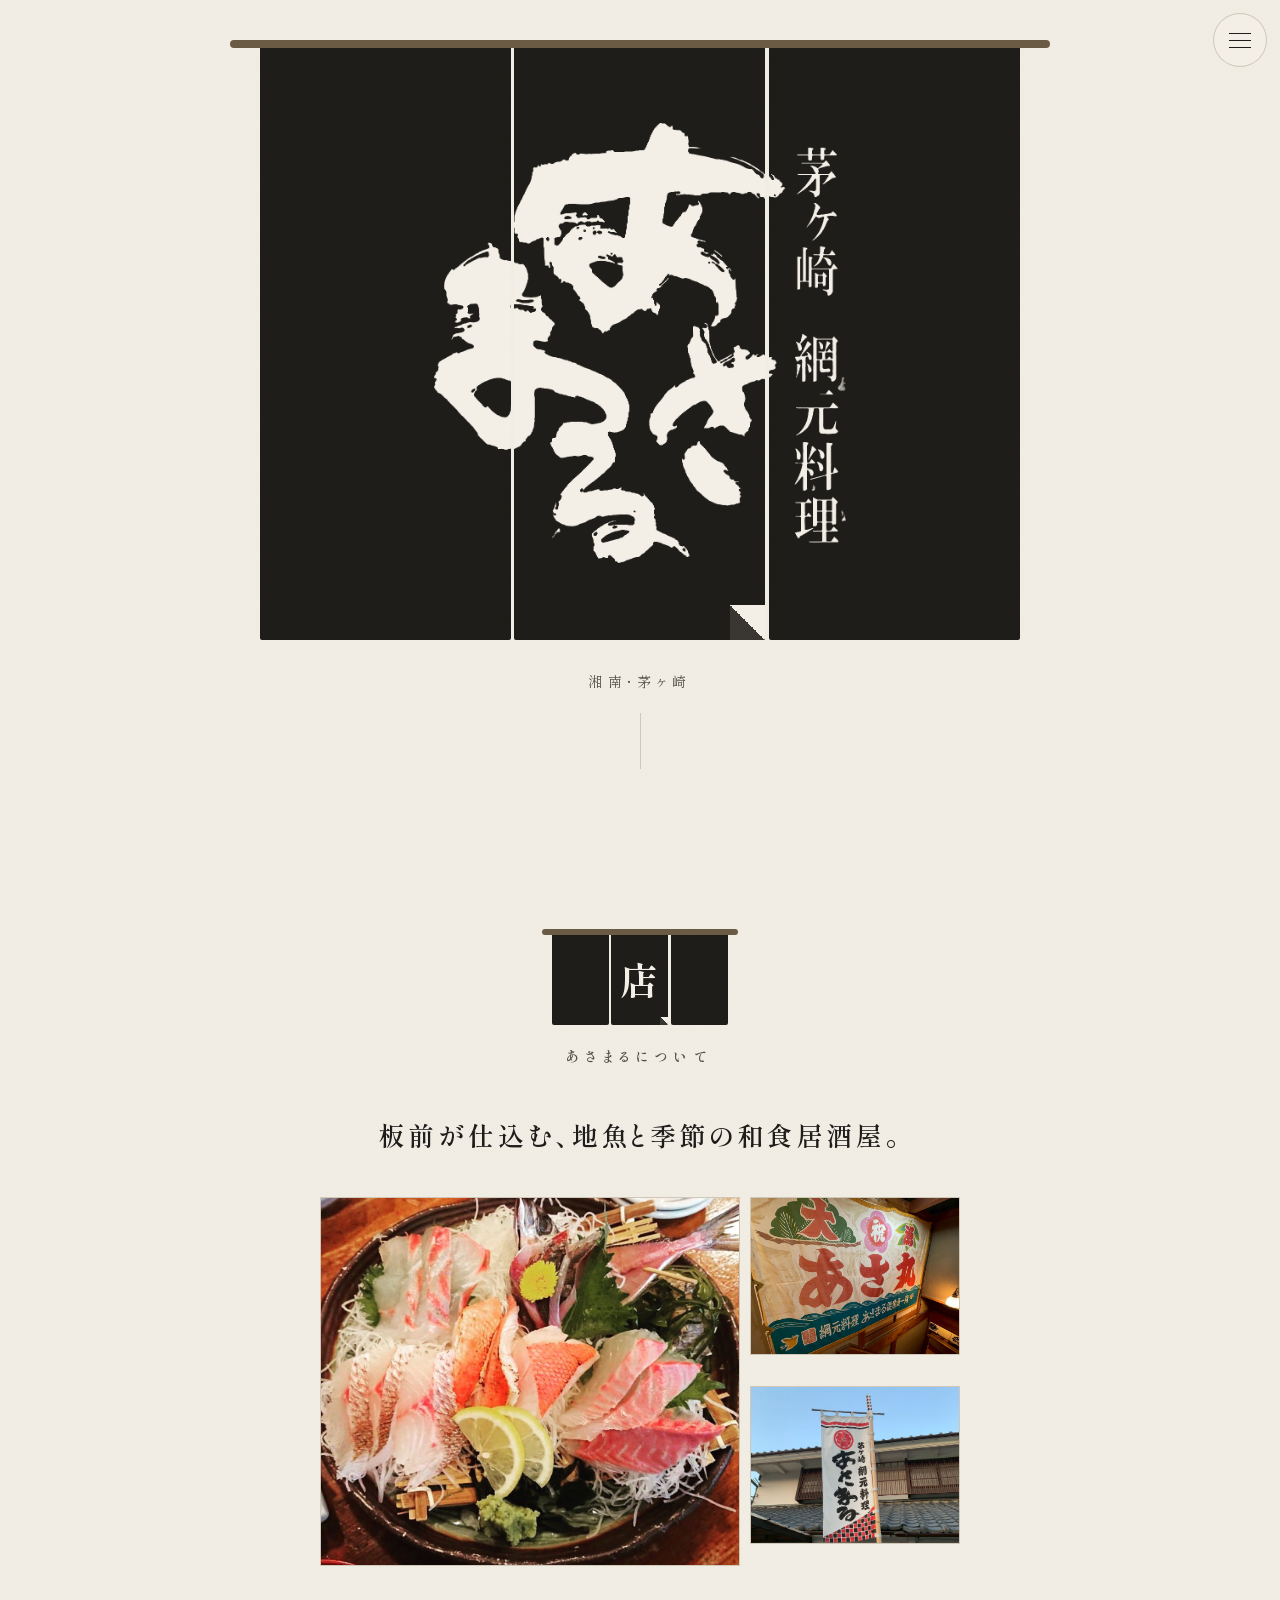
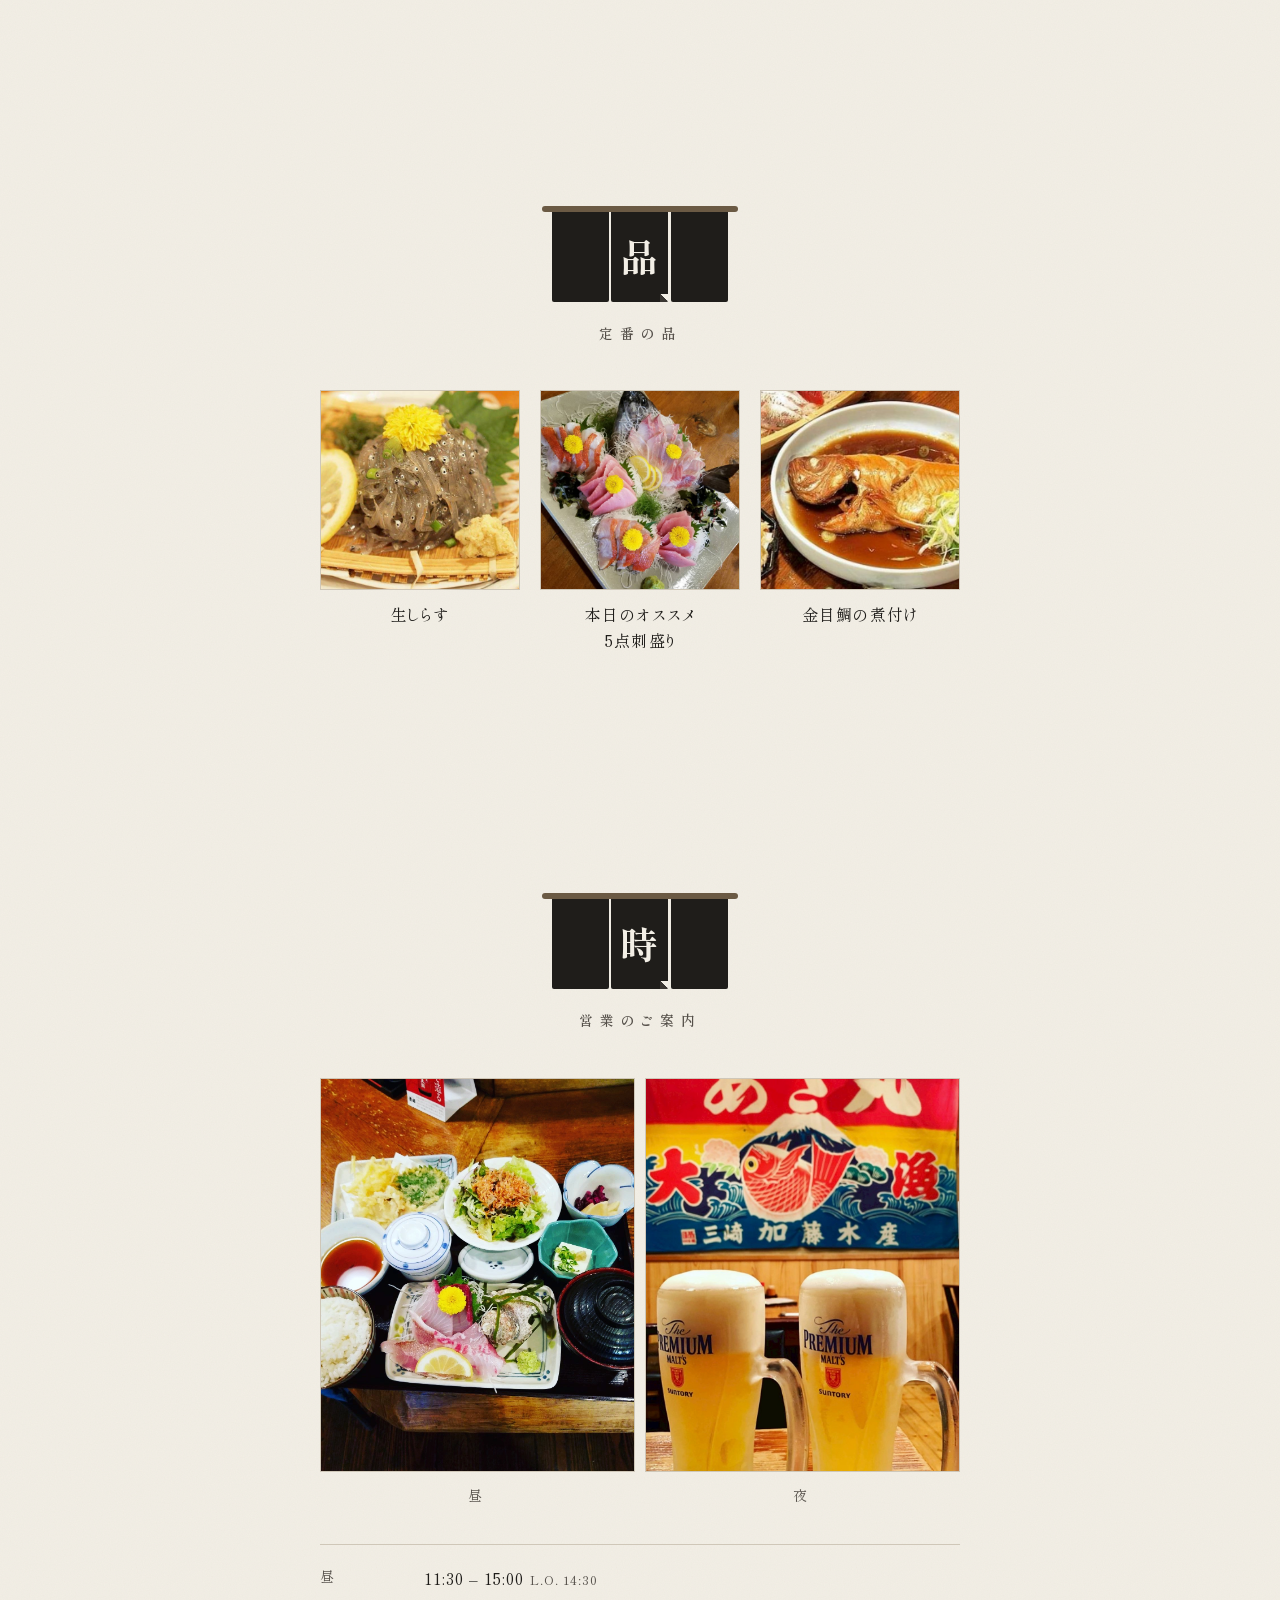
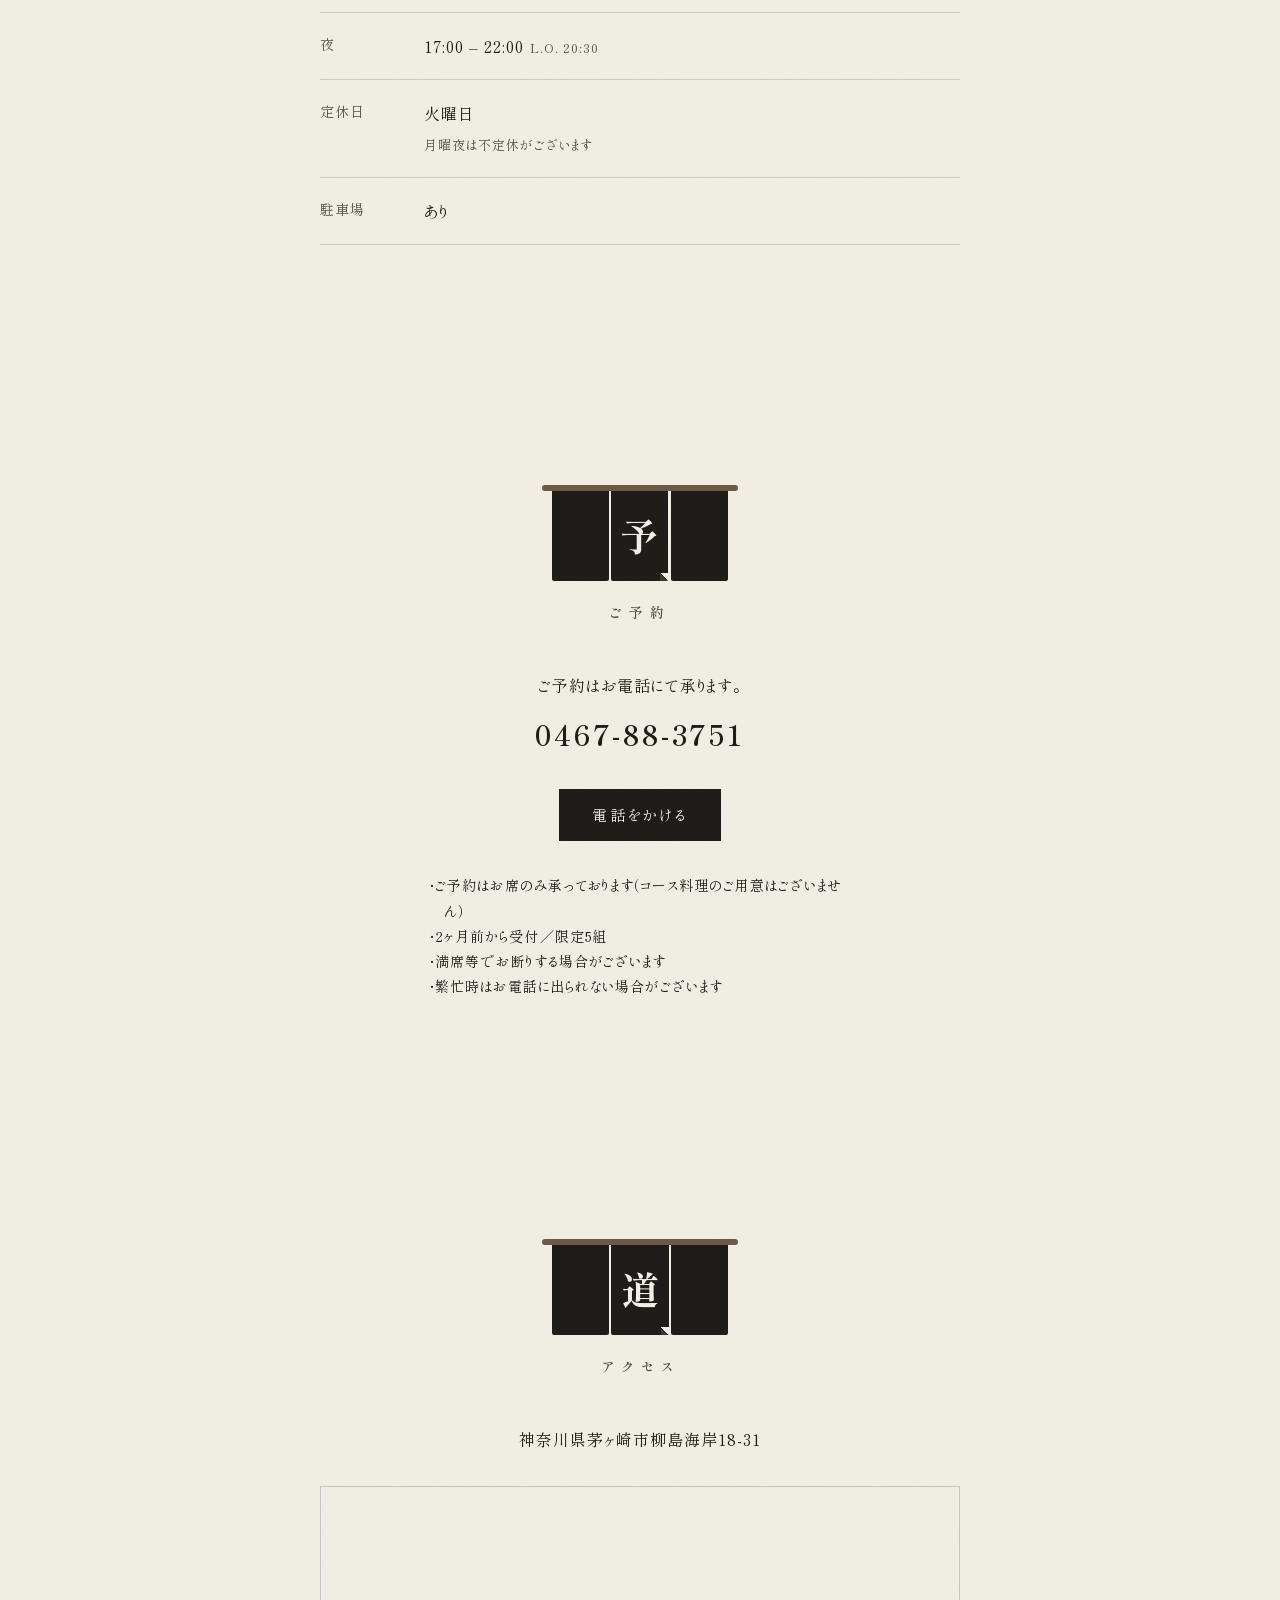
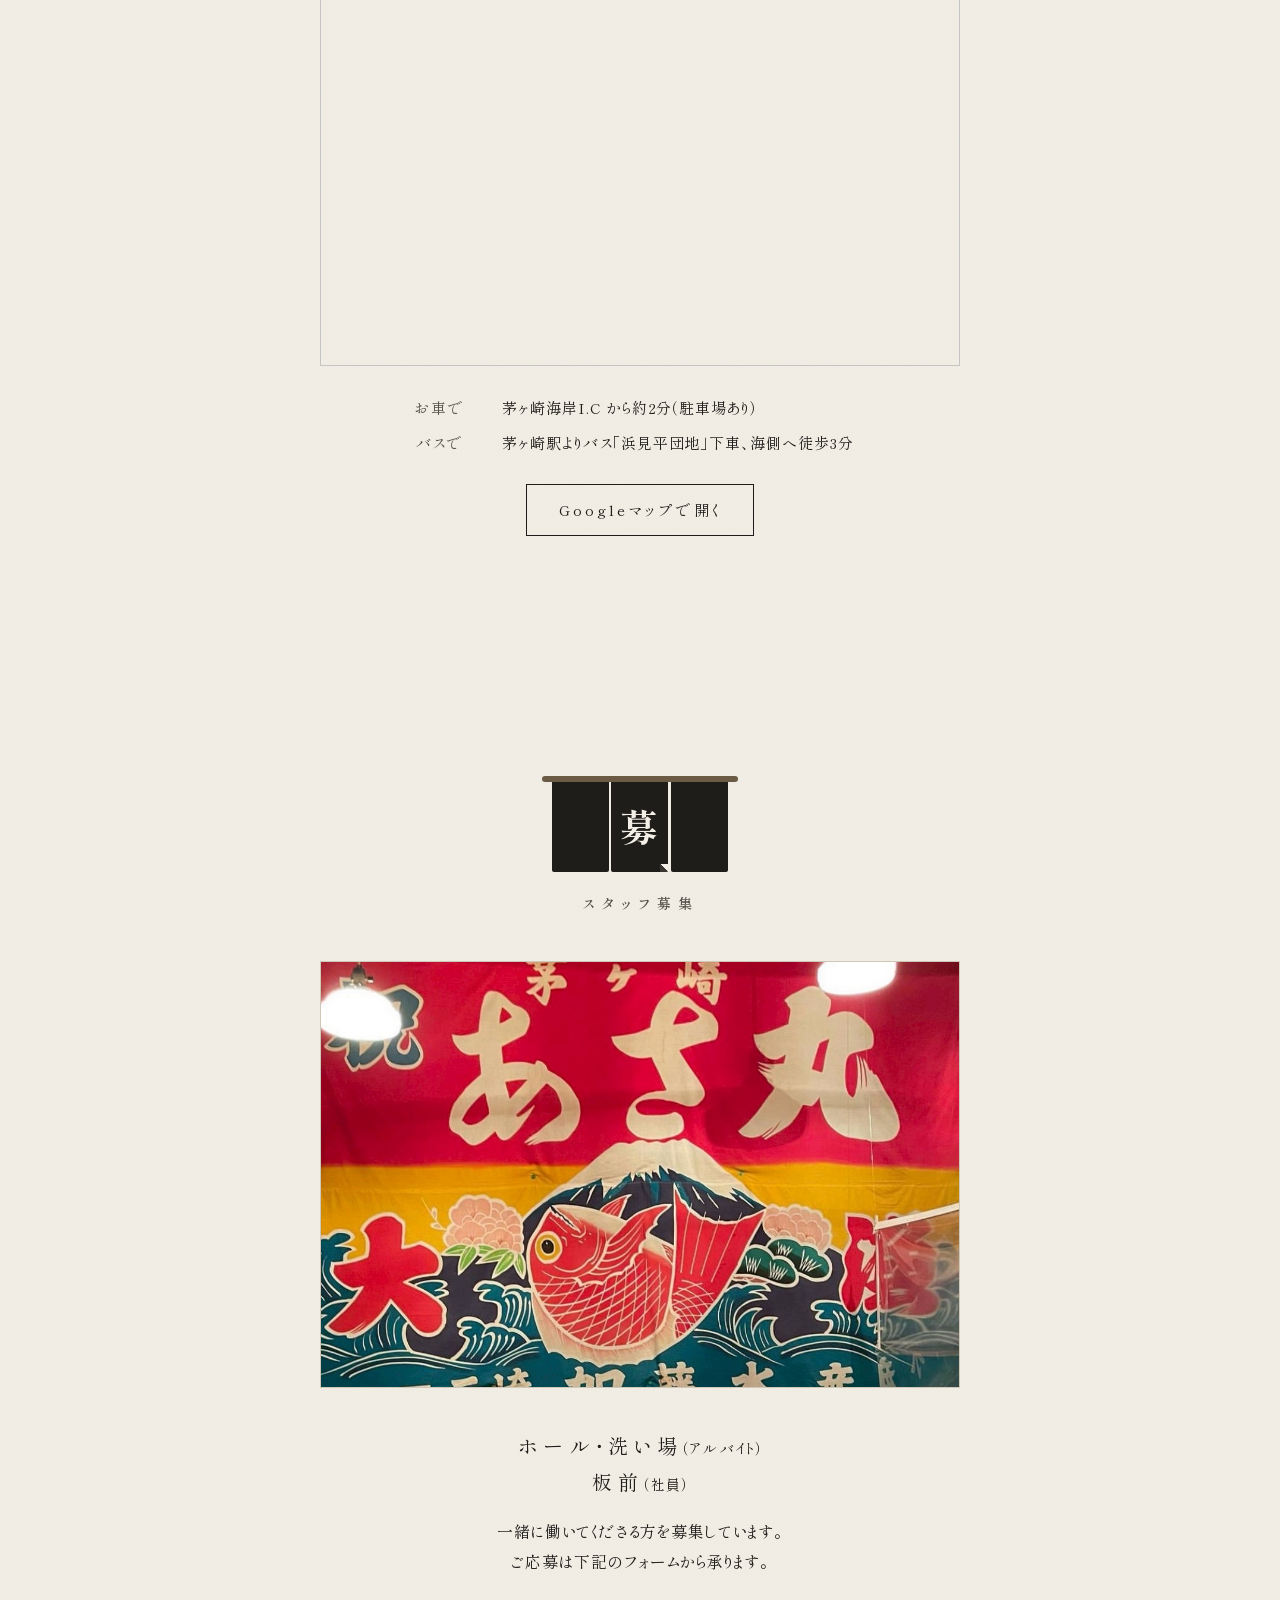
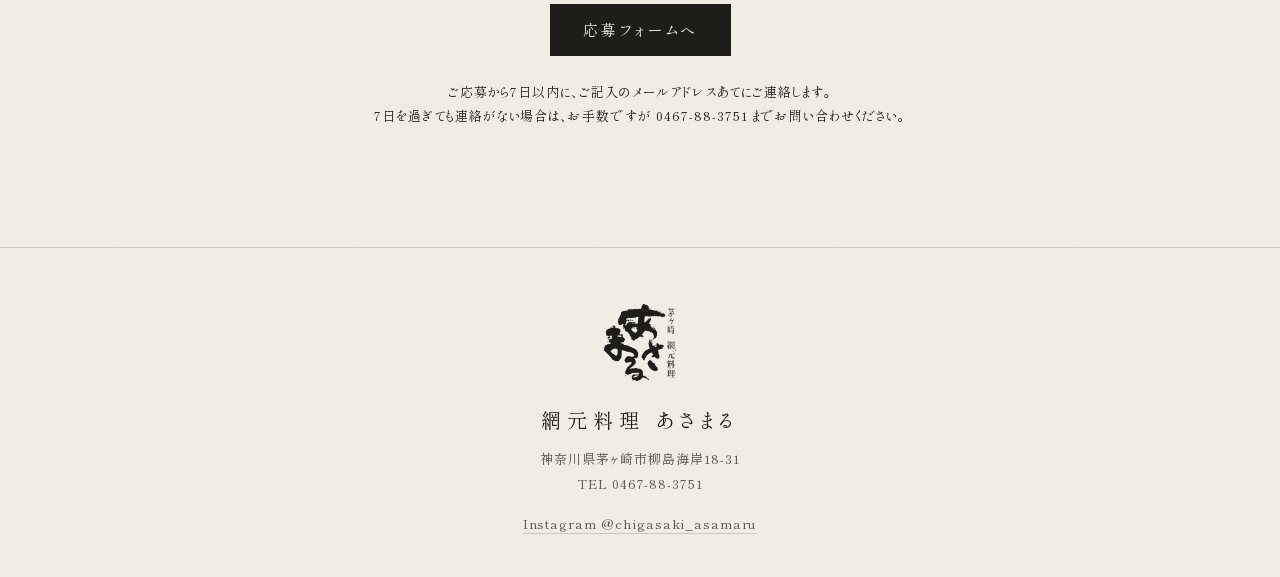
==== commit 8898a7c8: "写真追加: 外観を#47に差し替え、営業案内に昼/夜、募集に大漁旗 Co-Authored-By: Claude Opus 5.5 <noreply@anthropic.com>" ====
--- a/index.html
+++ b/index.html
@@ -165,6 +165,11 @@
   .lead { font-size: clamp(20px, 5vw, 26px); font-weight: 600; letter-spacing: .14em; line-height: 1.7; text-align: center; margin-bottom: 40px; }
   .sp { display: inline; }
 
+  .duo { display: grid; grid-template-columns: 1fr 1fr; gap: 10px; margin-bottom: 36px; }
+  .duo .photo { aspect-ratio: 4 / 5; }
+  .duo figcaption { margin-top: 10px; text-align: center; font-size: 14px; letter-spacing: .4em; color: var(--ink-soft); }
+  .banner { aspect-ratio: 3 / 2; margin-bottom: 40px; }
+
   .dishes { list-style: none; display: grid; grid-template-columns: repeat(3, 1fr); gap: 12px; }
   .dishes .photo { aspect-ratio: 1; }
   .dishes p { margin-top: 12px; font-size: 14px; line-height: 1.6; letter-spacing: .02em; text-align: center; word-break: keep-all; overflow-wrap: anywhere; }
@@ -279,7 +284,7 @@
       <div class="gallery">
         <div class="photo wide"><img src="images/dish-sashimi.jpg" width="1072" height="939" alt="本日のオススメ5点刺盛り" loading="lazy"></div>
         <div class="photo"><img src="images/inside-tairyobata.jpg" width="1477" height="1108" alt="店内に掛かる「あさ丸」の大漁旗" loading="lazy"></div>
-        <div class="photo"><img src="images/exterior-nobori.jpg" width="1156" height="1415" alt="店先の幟「茅ヶ崎 網元料理 あさまる」" loading="lazy"></div>
+        <div class="photo"><img src="images/exterior-nobori.jpg" width="1108" height="1477" alt="店先の幟「茅ヶ崎 網元料理 あさまる」と瓦屋根の建物" loading="lazy"></div>
       </div>
     </div>
   </section>
@@ -298,6 +303,10 @@
   <section id="info">
     <div class="wrap">
       <div class="sec-head" data-kanji="時"><h2>営業のご案内</h2></div>
+      <div class="duo">
+        <figure><div class="photo"><img src="images/lunch-zen.jpg" width="1108" height="1385" alt="お昼の膳。刺身・天ぷら・小鉢・ご飯・お椀" loading="lazy"></div><figcaption>昼</figcaption></figure>
+        <figure><div class="photo"><img src="images/night-beer.jpg" width="1170" height="1152" alt="大漁旗の前に置かれた生ビール2杯" loading="lazy"></div><figcaption>夜</figcaption></figure>
+      </div>
       <dl class="info">
         <dt>昼</dt><dd>11:30 – 15:00<span class="lo">L.O. 14:30</span></dd>
         <dt>夜</dt><dd>17:00 – 22:00<span class="lo">L.O. 20:30</span></dd>
@@ -345,6 +354,7 @@
   <section id="recruit">
     <div class="wrap center">
       <div class="sec-head" data-kanji="募"><h2>スタッフ募集</h2></div>
+      <div class="photo banner"><img src="images/recruit-tairyobata.jpg" width="1073" height="880" alt="店内の大漁旗「茅ヶ崎 あさ丸」" loading="lazy"></div>
       <p class="recruit-roles">ホール・洗い場<span>（アルバイト）</span><br>板前<span>（社員）</span></p>
       <p>一緒に働いてくださる方を<br class="sp">募集しています。<br>ご応募は下記の<br class="sp">フォームから承ります。</p>
       <div class="actions">
